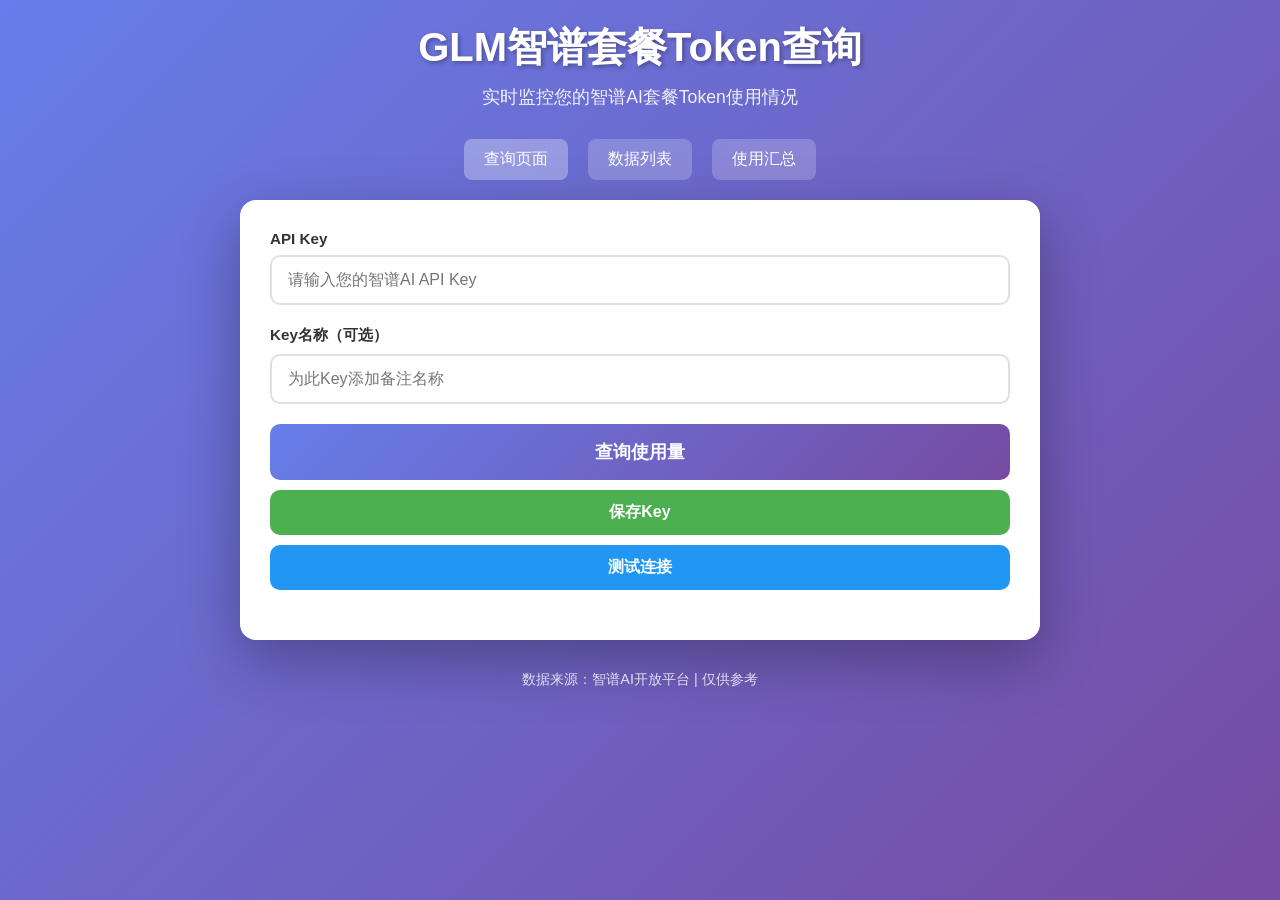
==== index.html @ eb21bef8 "提交代码" ====
<!DOCTYPE html>
<html lang="zh-CN">
<head>
    <meta charset="UTF-8">
    <meta name="viewport" content="width=device-width, initial-scale=1.0">
    <title>GLM智谱套餐Token查询</title>
    <link rel="stylesheet" href="styles/common.css">
    <style>
        * {
            margin: 0;
            padding: 0;
            box-sizing: border-box;
        }

        body {
            font-family: -apple-system, BlinkMacSystemFont, 'Segoe UI', Roboto, 'Helvetica Neue', Arial, sans-serif;
            background: linear-gradient(135deg, #667eea 0%, #764ba2 100%);
            min-height: 100vh;
            padding: 20px;
        }

        .container {
            max-width: 800px;
            margin: 0 auto;
        }

        .header {
            text-align: center;
            color: white;
            margin-bottom: 30px;
        }

        .header h1 {
            font-size: 2.5rem;
            margin-bottom: 10px;
            text-shadow: 2px 2px 4px rgba(0,0,0,0.3);
        }

        .header p {
            font-size: 1.1rem;
            opacity: 0.9;
        }

        .card {
            background: white;
            border-radius: 16px;
            padding: 30px;
            box-shadow: 0 20px 60px rgba(0,0,0,0.3);
            margin-bottom: 20px;
        }

        .input-group {
            margin-bottom: 20px;
        }

        .input-group label {
            display: block;
            font-weight: 600;
            color: #333;
            margin-bottom: 8px;
            font-size: 0.95rem;
        }

        .input-group input {
            width: 100%;
            padding: 14px 16px;
            border: 2px solid #e0e0e0;
            border-radius: 10px;
            font-size: 1rem;
            transition: all 0.3s ease;
            outline: none;
        }

        .input-group input:focus {
            border-color: #667eea;
            box-shadow: 0 0 0 3px rgba(102, 126, 234, 0.2);
        }

        .btn {
            width: 100%;
            padding: 16px;
            background: linear-gradient(135deg, #667eea 0%, #764ba2 100%);
            color: white;
            border: none;
            border-radius: 10px;
            font-size: 1.1rem;
            font-weight: 600;
            cursor: pointer;
            transition: all 0.3s ease;
        }

        .btn:hover {
            transform: translateY(-2px);
            box-shadow: 0 10px 30px rgba(102, 126, 234, 0.4);
        }

        .btn:active {
            transform: translateY(0);
        }

        .btn:disabled {
            opacity: 0.6;
            cursor: not-allowed;
            transform: none;
        }

        .result-section {
            display: none;
            margin-top: 30px;
        }

        .result-section.active {
            display: block;
        }

        .account-info {
            background: linear-gradient(135deg, #f5f7fa 0%, #c3cfe2 100%);
            border-radius: 12px;
            padding: 20px;
            margin-bottom: 20px;
        }

        .account-info h3 {
            color: #333;
            margin-bottom: 15px;
            font-size: 1.2rem;
        }

        .account-detail {
            display: flex;
            justify-content: space-between;
            align-items: center;
            padding: 10px 0;
            border-bottom: 1px solid rgba(0,0,0,0.1);
        }

        .account-detail:last-child {
            border-bottom: none;
        }

        .account-detail .label {
            color: #666;
            font-weight: 500;
        }

        .account-detail .value {
            color: #333;
            font-weight: 600;
        }

        .quota-card {
            background: white;
            border-radius: 12px;
            padding: 20px;
            margin-bottom: 15px;
            border: 2px solid #e0e0e0;
            transition: all 0.3s ease;
        }

        .quota-card:hover {
            border-color: #667eea;
            box-shadow: 0 5px 20px rgba(102, 126, 234, 0.2);
        }

        .quota-card h4 {
            color: #333;
            margin-bottom: 15px;
            font-size: 1.1rem;
            display: flex;
            align-items: center;
            gap: 10px;
        }

        .quota-card h4 .icon {
            font-size: 1.3rem;
        }

        .progress-container {
            margin-bottom: 15px;
        }

        .progress-bar {
            height: 24px;
            background: #e0e0e0;
            border-radius: 12px;
            overflow: hidden;
            position: relative;
        }

        .progress-fill {
            height: 100%;
            border-radius: 12px;
            transition: width 1s ease;
            position: relative;
        }

        .progress-fill.low {
            background: linear-gradient(90deg, #4CAF50, #66BB6A);
        }

        .progress-fill.medium {
            background: linear-gradient(90deg, #FF9800, #FFA726);
        }

        .progress-fill.high {
            background: linear-gradient(90deg, #f44336, #EF5350);
        }

        .progress-text {
            position: absolute;
            right: 10px;
            top: 50%;
            transform: translateY(-50%);
            color: white;
            font-weight: 600;
            font-size: 0.85rem;
            text-shadow: 1px 1px 2px rgba(0,0,0,0.3);
        }

        .quota-details {
            display: grid;
            grid-template-columns: repeat(auto-fit, minmax(150px, 1fr));
            gap: 15px;
        }

        .quota-detail-item {
            text-align: center;
            padding: 15px;
            background: #f8f9fa;
            border-radius: 8px;
        }

        .quota-detail-item .number {
            font-size: 1.5rem;
            font-weight: 700;
            color: #667eea;
            margin-bottom: 5px;
        }

        .quota-detail-item .label {
            font-size: 0.85rem;
            color: #666;
        }

        .warning {
            background: #fff3cd;
            border: 1px solid #ffc107;
            color: #856404;
            padding: 15px;
            border-radius: 10px;
            margin-top: 15px;
            display: none;
        }

        .warning.active {
            display: flex;
            align-items: center;
            gap: 10px;
        }

        .error {
            background: #f8d7da;
            border: 1px solid #f5c6cb;
            color: #721c24;
            padding: 15px;
            border-radius: 10px;
            margin-top: 15px;
            display: none;
        }

        .error.active {
            display: flex;
            align-items: center;
            gap: 10px;
        }

        .loading {
            display: none;
            text-align: center;
            padding: 30px;
        }

        .loading.active {
            display: block;
        }

        .spinner {
            width: 50px;
            height: 50px;
            border: 4px solid #e0e0e0;
            border-top: 4px solid #667eea;
            border-radius: 50%;
            animation: spin 1s linear infinite;
            margin: 0 auto 15px;
        }

        @keyframes spin {
            0% { transform: rotate(0deg); }
            100% { transform: rotate(360deg); }
        }

        .auto-refresh {
            display: flex;
            align-items: center;
            justify-content: space-between;
            margin-top: 20px;
            padding: 15px;
            background: #f8f9fa;
            border-radius: 10px;
        }

        .auto-refresh label {
            display: flex;
            align-items: center;
            gap: 10px;
            cursor: pointer;
            font-weight: 500;
            color: #333;
        }

        .auto-refresh input[type="checkbox"] {
            width: 20px;
            height: 20px;
            cursor: pointer;
        }

        .auto-refresh select {
            padding: 8px 12px;
            border: 2px solid #e0e0e0;
            border-radius: 8px;
            font-size: 0.9rem;
            outline: none;
        }

        .auto-refresh select:focus {
            border-color: #667eea;
        }

        .history-section {
            margin-top: 30px;
        }

        .history-section h3 {
            color: #333;
            margin-bottom: 15px;
        }

        .history-chart {
            width: 100%;
            height: 200px;
            background:
                linear-gradient(180deg, transparent 24%, #e0e0e0 24%, #e0e0e0 25%, transparent 25%),
                linear-gradient(180deg, transparent 49%, #e0e0e0 49%, #e0e0e0 50%, transparent 50%),
                linear-gradient(180deg, transparent 74%, #e0e0e0 74%, #e0e0e0 75%, transparent 75%),
                linear-gradient(180deg, #f8f9fa 0%, #fff 100%);
            border-radius: 12px;
            position: relative;
            overflow: hidden;
            border: 1px solid #e0e0e0;
        }

        .history-bar {
            position: absolute;
            bottom: 0;
            background: linear-gradient(180deg, #667eea, #764ba2);
            border-radius: 4px 4px 0 0;
            transition: height 0.5s ease;
            cursor: pointer;
        }

        .history-bar:hover {
            opacity: 0.8;
            box-shadow: 0 -2px 8px rgba(102, 126, 234, 0.3);
        }

        .nav {
            display: flex;
            justify-content: center;
            gap: 20px;
            margin-bottom: 20px;
        }

        .nav a {
            color: white;
            text-decoration: none;
            padding: 10px 20px;
            background: rgba(255,255,255,0.2);
            border-radius: 8px;
            transition: all 0.3s ease;
        }

        .nav a:hover, .nav a.active {
            background: rgba(255,255,255,0.3);
        }

        .btn-secondary {
            width: 100%;
            padding: 12px;
            background: #4CAF50;
            color: white;
            border: none;
            border-radius: 10px;
            font-size: 1rem;
            font-weight: 600;
            cursor: pointer;
            transition: all 0.3s ease;
            margin-top: 10px;
        }

        .btn-secondary:hover {
            background: #43A047;
        }

        .footer {
            text-align: center;
            color: white;
            margin-top: 30px;
            opacity: 0.8;
            font-size: 0.9rem;
        }

        .key-list {
            margin-top: 20px;
        }

        .key-item {
            display: flex;
            align-items: center;
            justify-content: space-between;
            padding: 12px 15px;
            background: #f8f9fa;
            border-radius: 8px;
            margin-bottom: 10px;
        }

        .key-item .key-name {
            font-weight: 500;
            color: #333;
        }

        .key-item .key-actions {
            display: flex;
            gap: 10px;
        }

        .key-item .key-actions button {
            padding: 6px 12px;
            border: none;
            border-radius: 6px;
            font-size: 0.85rem;
            cursor: pointer;
            transition: all 0.2s ease;
        }

        .key-item .key-actions .btn-query {
            background: #667eea;
            color: white;
        }

        .key-item .key-actions .btn-query:hover {
            background: #5a6fd6;
        }

        .key-item .key-actions .btn-delete {
            background: #f44336;
            color: white;
        }

        .key-item .key-actions .btn-delete:hover {
            background: #d32f2f;
        }

        .add-key-form {
            display: flex;
            gap: 10px;
            margin-top: 15px;
        }

        .add-key-form input {
            flex: 1;
            padding: 10px 12px;
            border: 2px solid #e0e0e0;
            border-radius: 8px;
            font-size: 0.95rem;
            outline: none;
        }

        .add-key-form input:focus {
            border-color: #667eea;
        }

        .add-key-form button {
            padding: 10px 20px;
            background: #4CAF50;
            color: white;
            border: none;
            border-radius: 8px;
            font-size: 0.95rem;
            cursor: pointer;
            transition: all 0.2s ease;
        }

        .add-key-form button:hover {
            background: #43A047;
        }

        @media (max-width: 600px) {
            .header h1 {
                font-size: 1.8rem;
            }

            .card {
                padding: 20px;
            }

            .quota-details {
                grid-template-columns: 1fr;
            }
        }
    </style>
</head>
<body>
    <div class="container">
        <div class="header">
            <h1>GLM智谱套餐Token查询</h1>
            <p>实时监控您的智谱AI套餐Token使用情况</p>
        </div>

        <div class="nav">
            <a href="index.html" class="active">查询页面</a>
            <a href="data.html">数据列表</a>
            <a href="summary.html">使用汇总</a>
        </div>

        <div class="card">
            <div class="input-group">
                <label for="apiKey">API Key</label>
                <input type="text" id="apiKey" placeholder="请输入您的智谱AI API Key" autocomplete="off">
            </div>

            <div class="input-group">
                <label for="keyName">Key名称（可选）</label>
                <input type="text" id="keyName" placeholder="为此Key添加备注名称">
            </div>

            <button class="btn" id="queryBtn" onclick="queryUsage()">查询使用量</button>
            <button class="btn-secondary" id="saveKeyBtn" onclick="saveKey()">保存Key</button>
            <button class="btn-secondary" onclick="testConnection()" style="background: #2196F3; margin-top: 10px;">测试连接</button>

            <div class="loading" id="loading">
                <div class="spinner"></div>
                <p>正在查询中...</p>
            </div>

            <div class="error" id="error">
                <span>⚠️</span>
                <span id="errorMsg"></span>
            </div>

            <div class="key-list" id="keyList"></div>
        </div>

        <div class="result-section" id="resultSection">
            <div class="card">
                <div class="account-info">
                    <h3>📊 账户信息</h3>
                    <div class="account-detail">
                        <span class="label">账户</span>
                        <span class="value" id="accountId">-</span>
                    </div>
                    <div class="account-detail">
                        <span class="label">套餐类型</span>
                        <span class="value" id="planType">-</span>
                    </div>
                    <div class="account-detail">
                        <span class="label">查询时间</span>
                        <span class="value" id="queryTime">-</span>
                    </div>
                </div>

                <div class="quota-card">
                    <h4><span class="icon">⏱️</span> 5小时Token限额</h4>
                    <div class="progress-container">
                        <div class="progress-bar">
                            <div class="progress-fill" id="tokenProgress" style="width: 0%">
                                <span class="progress-text" id="tokenPercent">0%</span>
                            </div>
                        </div>
                    </div>
                    <div class="quota-details">
                        <div class="quota-detail-item">
                            <div class="number" id="tokenUsed">0</div>
                            <div class="label">已使用</div>
                        </div>
                        <div class="quota-detail-item">
                            <div class="number" id="tokenTotal">0</div>
                            <div class="label">总限额</div>
                        </div>
                        <div class="quota-detail-item">
                            <div class="number" id="tokenRemaining">0</div>
                            <div class="label">剩余</div>
                        </div>
                        <div class="quota-detail-item">
                            <div class="number" id="tokenReset">-</div>
                            <div class="label">重置时间</div>
                        </div>
                    </div>
                </div>

                <div class="quota-card">
                    <h4><span class="icon">🔍</span> 每月使用额度</h4>
                    <div class="progress-container">
                        <div class="progress-bar">
                            <div class="progress-fill" id="mcpProgress" style="width: 0%">
                                <span class="progress-text" id="mcpPercent">0%</span>
                            </div>
                        </div>
                    </div>
                    <div class="quota-details">
                        <div class="quota-detail-item">
                            <div class="number" id="mcpUsed">0</div>
                            <div class="label">已使用</div>
                        </div>
                        <div class="quota-detail-item">
                            <div class="number" id="mcpTotal">0</div>
                            <div class="label">总配额</div>
                        </div>
                        <div class="quota-detail-item">
                            <div class="number" id="mcpRemaining">0</div>
                            <div class="label">剩余</div>
                        </div>
                    </div>
                </div>

                <div class="warning" id="warning">
                    <span>⚠️</span>
                    <span id="warningMsg">使用率超过80%，请注意控制使用量</span>
                </div>

                <div id="actualUsageSection" style="margin-top: 20px; padding: 15px; background: linear-gradient(135deg, #667eea22 0%, #764ba222 100%); border-radius: 10px; display: none;">
                    <h4 style="color: #333; margin-bottom: 10px;">📊 本月实际Token使用量</h4>
                    <div style="font-size: 2rem; font-weight: 700; color: #667eea;" id="actualUsageCount">0</div>
                    <div style="font-size: 0.85rem; color: #666; margin-top: 5px;">Token</div>
                </div>

                <div style="margin-top: 20px; padding: 15px; background: #f8f9fa; border-radius: 10px;">
                    <details>
                        <summary style="cursor: pointer; font-weight: 600; color: #333;">🔍 查看原始API响应（调试用）</summary>
                        <pre id="rawResponse" style="margin-top: 10px; padding: 10px; background: #fff; border: 1px solid #e0e0e0; border-radius: 6px; overflow-x: auto; font-size: 0.85rem; max-height: 300px; overflow-y: auto;"></pre>
                    </details>
                </div>

                <div class="auto-refresh">
                    <label>
                        <input type="checkbox" id="autoRefresh" onchange="toggleAutoRefresh()">
                        自动刷新
                    </label>
                    <select id="refreshInterval" onchange="updateRefreshInterval()">
                        <option value="30">每30秒</option>
                        <option value="60">每1分钟</option>
                        <option value="300">每5分钟</option>
                    </select>
                </div>
            </div>

            <div class="card history-section">
                <h3>📈 月度Token使用历史</h3>
                <div id="monthlyUsageChart" style="display: grid; grid-template-columns: repeat(4, 1fr); gap: 15px; margin-top: 20px;">
                </div>
                <div style="display: flex; justify-content: center; gap: 20px; margin-top: 20px; font-size: 0.85rem;">
                    <div style="display: flex; align-items: center; gap: 5px;">
                        <div style="width: 12px; height: 12px; background: linear-gradient(135deg, #667eea 0%, #764ba2 100%); border-radius: 2px;"></div>
                        <span>当月</span>
                    </div>
                    <div style="display: flex; align-items: center; gap: 5px;">
                        <div style="width: 12px; height: 12px; background: #e0e0e0; border-radius: 2px;"></div>
                        <span>无数据</span>
                    </div>
                </div>
                <div style="text-align: center; margin-top: 10px; font-size: 0.8rem; color: #888;">
                    显示当前年度每月Token使用量 | 鼠标悬停查看详情
                </div>
            </div>
        </div>

        <div class="footer">
            <p>数据来源：智谱AI开放平台 | 仅供参考</p>
        </div>
    </div>

    <script src="js/common.js"></script>
    <script>
        let currentKey = '';
        let autoRefreshTimer = null;
        let historyData = [];

        // 页面加载时显示已保存的Key
        window.onload = async function() {
            await loadKeys();
            await loadHistory();
            renderKeyList();
            renderEmptyChart(); // 渲染空图表
            if (storedKeys.length > 0) {
                document.getElementById('apiKey').value = storedKeys[0].key;
                document.getElementById('keyName').value = storedKeys[0].name;
            }
        };

        // 渲染空的月度图表（页面初始化时）
        function renderEmptyChart() {
            const chart = document.getElementById('monthlyUsageChart');
            if (!chart) return;

            const today = new Date();
            const currentYear = today.getFullYear();
            const currentMonth = today.getMonth() + 1;
            const monthNames = ['1月', '2月', '3月', '4月', '5月', '6月', '7月', '8月', '9月', '10月', '11月', '12月'];

            let html = '';
            for (let month = 1; month <= 12; month++) {
                const isCurrent = month === currentMonth;
                const isFuture = month > currentMonth;

                let bgColor = '#e0e0e0';
                let textColor = '#666';

                if (isFuture) {
                    bgColor = '#f5f5f5';
                    textColor = '#ccc';
                } else if (isCurrent) {
                    bgColor = 'linear-gradient(135deg, #667eea 0%, #764ba2 100%)';
                    textColor = 'white';
                }

                html += `
                    <div style="background: ${bgColor}; border-radius: 12px; padding: 15px; text-align: center; ${isCurrent ? 'transform: scale(1.05); box-shadow: 0 10px 30px rgba(102, 126, 234, 0.4);' : ''}">
                        <div style="font-size: 1.1rem; font-weight: 600; color: ${textColor}; margin-bottom: 8px;">${monthNames[month - 1]}</div>
                        <div style="font-size: 1.5rem; font-weight: 700; color: ${textColor};">${isFuture ? '-' : '0'}</div>
                        <div style="font-size: 0.75rem; color: ${textColor}; opacity: 0.8; margin-top: 5px;">Token</div>
                    </div>
                `;
            }

            chart.innerHTML = html;
        }

        // 从服务器加载历史记录
        async function loadHistory() {
            try {
                const response = await fetch(`${API_BASE}/api/history?pageSize=1000`);
                const data = await response.json();
                if (data.code === 200) {
                    historyData = data.data;
                }
            } catch (error) {
                console.error('加载历史记录失败:', error);
            }
        }

        // 添加Key
        async function addKey() {
            const apiKey = document.getElementById('apiKey').value.trim();
            const keyName = document.getElementById('keyName').value.trim() || '未命名Key';

            if (!apiKey) {
                showError('请输入API Key');
                return;
            }

            if (storedKeys.some(k => k.key === apiKey)) {
                showError('该Key已存在');
                return;
            }

            try {
                const response = await fetch(`${API_BASE}/api/keys`, {
                    method: 'POST',
                    headers: { 'Content-Type': 'application/json' },
                    body: JSON.stringify({ key: apiKey, name: keyName })
                });

                const data = await response.json();
                if (data.code === 200) {
                    storedKeys = data.data;
                    renderKeyList();
                    document.getElementById('apiKey').value = '';
                    document.getElementById('keyName').value = '';
                    hideError();
                    alert('Key已保存到服务器！');
                } else {
                    showError(data.msg || '保存失败');
                }
            } catch (error) {
                showError('保存失败: ' + error.message);
            }
        }

        // 删除Key
        async function deleteKey(index) {
            const keyToDelete = storedKeys[index];
            try {
                const response = await fetch(`${API_BASE}/api/keys/delete`, {
                    method: 'POST',
                    headers: { 'Content-Type': 'application/json' },
                    body: JSON.stringify({ key: keyToDelete.key })
                });

                const data = await response.json();
                if (data.code === 200) {
                    storedKeys = data.data;
                    renderKeyList();
                } else {
                    showError(data.msg || '删除失败');
                }
            } catch (error) {
                showError('删除失败: ' + error.message);
            }
        }

        // 选择Key进行查询
        function selectKey(index) {
            document.getElementById('apiKey').value = storedKeys[index].key;
            document.getElementById('keyName').value = storedKeys[index].name;
            queryUsage();
        }

        // 渲染Key列表
        function renderKeyList() {
            const container = document.getElementById('keyList');
            if (storedKeys.length === 0) {
                container.innerHTML = '';
                return;
            }

            let html = '<div style="margin-top: 20px;"><h4 style="color: #333; margin-bottom: 10px;">已保存的Key</h4>';
            storedKeys.forEach((item, index) => {
                const maskedKey = item.key.substring(0, 8) + '****' + item.key.substring(item.key.length - 4);
                html += `
                    <div class="key-item">
                        <div>
                            <div class="key-name">${item.name}</div>
                            <div style="font-size: 0.85rem; color: #666; margin-top: 4px;">${maskedKey}</div>
                        </div>
                        <div class="key-actions">
                            <button class="btn-query" onclick="selectKey(${index})">查询</button>
                            <button class="btn-delete" onclick="deleteKey(${index})">删除</button>
                        </div>
                    </div>
                `;
            });
            html += '</div>';
            container.innerHTML = html;
        }

        // 查询使用量
        async function queryUsage() {
            const apiKey = document.getElementById('apiKey').value.trim();

            // 验证API Key格式
            const validation = validateApiKey(apiKey);
            if (!validation.valid) {
                showError(validation.message);
                return;
            }

            currentKey = apiKey;
            showLoading();
            hideError();
            hideResult();

            // 检查缓存
            const cachedResult = getCachedResult(apiKey);
            if (cachedResult) {
                displayResult(cachedResult);
                hideLoading();
                return;
            }

            try {
                // 使用相对路径
                const apiUrl = `/api/quota?key=${encodeURIComponent(apiKey)}`;

                // 添加超时控制
                const controller = new AbortController();
                const timeoutId = setTimeout(() => controller.abort(), 30000);

                const response = await fetch(apiUrl, {
                    method: 'GET',
                    headers: { 'Content-Type': 'application/json' },
                    signal: controller.signal
                });

                clearTimeout(timeoutId);

                if (!response.ok) {
                    throw new Error(`请求失败: ${response.status}`);
                }

                const result = await response.json();

                if (result.code === 200) {
                    const normalizedData = normalizeData(result.data || result);
                    // 查询实际Token使用量
                    const usageData = await queryActualUsage(apiKey);
                    if (usageData) {
                        normalizedData.actualUsage = extractKeyUsage(usageData, apiKey);
                    }
                    // 设置缓存
                    setCachedResult(apiKey, normalizedData);
                    displayResult(normalizedData);
                    saveToHistory(normalizedData);
                } else if (result.code === 401) {
                    showError('API Key无效或已过期');
                } else {
                    showError(result.msg || '查询失败');
                }
            } catch (error) {
                if (error.name === 'AbortError') {
                    showError('请求超时，请检查网络连接');
                } else {
                    showError(error.message || '查询失败，请确保代理服务器已启动: node proxy.js');
                }
            } finally {
                hideLoading();
            }
        }

        // 显示结果
        function displayResult(data) {
            const resultSection = document.getElementById('resultSection');
            resultSection.classList.add('active');

            // 账户信息
            const maskedKey = currentKey.substring(0, 8) + '****' + currentKey.substring(currentKey.length - 4);
            document.getElementById('accountId').textContent = maskedKey;
            document.getElementById('planType').textContent = data.planType || 'Coding Plan';
            document.getElementById('queryTime').textContent = new Date().toLocaleString('zh-CN');

            // Token限额
            const tokenUsed = data.tokenUsed || 0;
            const tokenTotal = data.tokenTotal || 0;
            const tokenRemaining = tokenTotal - tokenUsed;
            const tokenPercent = data.tokenPercent || 0;

            document.getElementById('tokenUsed').textContent = tokenUsed + '次';
            document.getElementById('tokenTotal').textContent = tokenTotal + '次/5小时';
            document.getElementById('tokenRemaining').textContent = tokenRemaining + '次';
            document.getElementById('tokenPercent').textContent = tokenPercent + '%';

            const tokenProgress = document.getElementById('tokenProgress');
            tokenProgress.style.width = tokenPercent + '%';
            tokenProgress.className = 'progress-fill ' + getProgressClass(tokenPercent);

            // 重置时间
            if (data.resetTime) {
                const resetDate = new Date(data.resetTime);
                const now = new Date();
                const diff = resetDate - now;
                const hours = Math.floor(diff / (1000 * 60 * 60));
                const minutes = Math.floor((diff % (1000 * 60 * 60)) / (1000 * 60));
                document.getElementById('tokenReset').textContent = `${hours}小时${minutes}分钟`;
            } else {
                document.getElementById('tokenReset').textContent = '-';
            }

            // MCP配额（月度Token限额）
            const mcpUsed = data.mcpUsed || 0;
            const mcpTotal = data.mcpTotal || 0;
            const mcpRemaining = mcpTotal - mcpUsed;
            const mcpPercent = data.mcpPercent || 0;

            document.getElementById('mcpUsed').textContent = mcpUsed + '次';
            document.getElementById('mcpTotal').textContent = mcpTotal + '次/月';
            document.getElementById('mcpRemaining').textContent = mcpRemaining + '次';
            document.getElementById('mcpPercent').textContent = mcpPercent + '%';

            const mcpProgress = document.getElementById('mcpProgress');
            mcpProgress.style.width = mcpPercent + '%';
            mcpProgress.className = 'progress-fill ' + getProgressClass(mcpPercent);

            // 更新MCP卡片标题
            const mcpCard = document.querySelector('.quota-card:nth-child(2) h4');
            if (mcpCard) {
                mcpCard.innerHTML = '<span class="icon">🔍</span> 每月使用额度';
            }

            // 添加或更新时间限额卡片（如果有）
            if (data.timeTotal > 0) {
                const timePercent = data.timeTotal > 0 ? Math.round((data.timeUsed / data.timeTotal) * 100) : 0;
                const timeRemaining = data.timeRemaining || (data.timeTotal - data.timeUsed);
                const timeCardHtml = `
                    <h4><span class="icon">⏰</span> 时间限额</h4>
                    <div class="progress-container">
                        <div class="progress-bar">
                            <div class="progress-fill ${getProgressClass(timePercent)}" style="width: ${timePercent}%">
                                <span class="progress-text">${timePercent}%</span>
                            </div>
                        </div>
                    </div>
                    <div class="quota-details">
                        <div class="quota-detail-item">
                            <div class="number">${data.timeUsed}</div>
                            <div class="label">已使用(天)</div>
                        </div>
                        <div class="quota-detail-item">
                            <div class="number">${data.timeTotal}</div>
                            <div class="label">总限额(天)</div>
                        </div>
                        <div class="quota-detail-item">
                            <div class="number">${timeRemaining}</div>
                            <div class="label">剩余(天)</div>
                        </div>
                    </div>
                `;

                let timeCard = document.getElementById('timeLimitCard');
                if (!timeCard) {
                    // 创建新卡片
                    const mcpCard = document.querySelector('.quota-card:nth-child(2)');
                    if (mcpCard) {
                        mcpCard.insertAdjacentHTML('afterend', '<div class="quota-card" id="timeLimitCard" style="margin-top: 15px;"></div>');
                        timeCard = document.getElementById('timeLimitCard');
                    }
                }
                if (timeCard) {
                    timeCard.innerHTML = timeCardHtml;
                }
            }

            // 警告提示
            const warning = document.getElementById('warning');
            if (tokenPercent >= 80 || mcpPercent >= 80) {
                warning.classList.add('active');
                if (tokenPercent >= 80 && mcpPercent >= 80) {
                    document.getElementById('warningMsg').textContent = 'Token限额和MCP配额使用率均超过80%，请注意控制使用量';
                } else if (tokenPercent >= 80) {
                    document.getElementById('warningMsg').textContent = 'Token限额使用率超过80%，请注意控制使用量';
                } else {
                    document.getElementById('warningMsg').textContent = 'MCP配额使用率超过80%，请注意控制使用量';
                }
            } else {
                warning.classList.remove('active');
            }

            // 显示实际Token使用量
            const actualUsageSection = document.getElementById('actualUsageSection');
            if (data.actualUsage && data.actualUsage > 0) {
                actualUsageSection.style.display = 'block';
                document.getElementById('actualUsageCount').textContent = formatTokenCount(data.actualUsage);
            } else {
                actualUsageSection.style.display = 'none';
            }

            // 显示原始响应（调试用）
            if (data.raw) {
                document.getElementById('rawResponse').textContent = JSON.stringify(data.raw, null, 2);
            }

            // 渲染历史图表
            renderHistoryChart();
        }

        // 保存到历史记录
        async function saveToHistory(data) {
            const record = {
                key: currentKey.substring(0, 8) + '****',
                fullKey: currentKey,
                planType: data.planType || 'Coding Plan',
                tokenUsed: data.tokenUsed || 0,
                tokenTotal: data.tokenTotal || 0,
                tokenUnit: '次/5小时',
                mcpUsed: data.mcpUsed || 0,
                mcpTotal: data.mcpTotal || 0,
                mcpUnit: '次/月',
                timeUsed: data.timeUsed || 0,
                timeTotal: data.timeTotal || 0,
                timeRemaining: data.timeRemaining || 0,
                timeUnit: '天'
            };

            try {
                const response = await fetch(`${API_BASE}/api/history`, {
                    method: 'POST',
                    headers: { 'Content-Type': 'application/json' },
                    body: JSON.stringify(record)
                });

                const result = await response.json();
                if (result.code === 200) {
                    historyData = result.data;
                }
            } catch (error) {
                console.error('保存历史记录失败:', error);
            }
        }

        // 保存Key
        async function saveKey() {
            const apiKey = document.getElementById('apiKey').value.trim();
            const keyName = document.getElementById('keyName').value.trim() || '未命名Key';

            // 验证API Key格式
            const validation = validateApiKey(apiKey);
            if (!validation.valid) {
                showError(validation.message);
                return;
            }

            if (storedKeys.some(k => k.key === apiKey)) {
                showError('该Key已存在');
                return;
            }

            try {
                const response = await fetch(`${API_BASE}/api/keys`, {
                    method: 'POST',
                    headers: { 'Content-Type': 'application/json' },
                    body: JSON.stringify({ key: apiKey, name: keyName })
                });

                const data = await response.json();
                if (data.code === 200) {
                    storedKeys = data.data;
                    renderKeyList();
                    hideError();
                    alert('Key已保存到服务器！');
                } else {
                    showError(data.msg || '保存失败');
                }
            } catch (error) {
                showError('保存失败: ' + error.message);
            }
        }

        // 渲染月度Token使用历史图表（当前年度每月）
        async function renderHistoryChart() {
            const chart = document.getElementById('monthlyUsageChart');
            if (!chart) return;

            const today = new Date();
            const currentYear = today.getFullYear();
            const currentMonth = today.getMonth() + 1; // 1-12

            // 月份名称
            const monthNames = ['1月', '2月', '3月', '4月', '5月', '6月', '7月', '8月', '9月', '10月', '11月', '12月'];

            // 只查询当前选中的Key
            const queryKey = currentKey || (storedKeys.length > 0 ? storedKeys[0].key : '');

            // 查询每个月的使用量
            const monthlyData = {};

            for (let month = 1; month <= 12; month++) {
                const monthParam = `${currentYear}-${String(month).padStart(2, '0')}`;
                let totalUsage = 0;

                // 只查询当前月份及之前的月份，且有有效的Key
                if (month <= currentMonth && queryKey) {
                    try {
                        const response = await fetch(`${API_BASE}/api/usage?key=${encodeURIComponent(queryKey)}&month=${monthParam}`);
                        const data = await response.json();
                        if (data.code === 200 && data.rows) {
                            totalUsage = extractKeyUsage(data.rows, queryKey);
                        }
                    } catch (error) {
                        // 静默处理错误
                    }
                }

                monthlyData[month] = {
                    month: month,
                    name: monthNames[month - 1],
                    usage: totalUsage,
                    isCurrent: month === currentMonth,
                    isFuture: month > currentMonth
                };
            }

            // 找出最大使用量，用于计算颜色深度
            const maxUsage = Math.max(...Object.values(monthlyData).map(d => d.usage), 1);

            // 生成月度卡片
            let html = '';
            for (let month = 1; month <= 12; month++) {
                const data = monthlyData[month];
                const isCurrent = data.isCurrent;
                const isFuture = data.isFuture;
                const usage = data.usage;

                // 计算颜色
                let bgColor = '#e0e0e0';
                let textColor = '#666';

                if (isFuture) {
                    bgColor = '#f5f5f5';
                    textColor = '#ccc';
                } else if (isCurrent) {
                    bgColor = 'linear-gradient(135deg, #667eea 0%, #764ba2 100%)';
                    textColor = 'white';
                } else if (usage > 0) {
                    const intensity = Math.min(usage / maxUsage, 1);
                    if (intensity < 0.33) {
                        bgColor = `rgba(76, 175, 80, ${0.2 + intensity * 2})`;
                    } else if (intensity < 0.66) {
                        bgColor = `rgba(255, 152, 0, ${0.2 + intensity})`;
                    } else {
                        bgColor = `rgba(244, 67, 54, ${0.2 + intensity})`;
                    }
                    textColor = intensity > 0.5 ? 'white' : '#333';
                }

                const tooltipText = `${currentYear}年${data.name}\nToken使用量: ${formatTokenCount(usage)}${isCurrent ? '\n[当月]' : ''}${isFuture ? '\n[未来]' : ''}`;

                html += `
                    <div style="background: ${bgColor}; border-radius: 12px; padding: 15px; text-align: center; cursor: pointer; transition: all 0.3s ease; ${isCurrent ? 'transform: scale(1.05); box-shadow: 0 10px 30px rgba(102, 126, 234, 0.4);' : ''}" title="${tooltipText}">
                        <div style="font-size: 1.1rem; font-weight: 600; color: ${textColor}; margin-bottom: 8px;">${data.name}</div>
                        <div style="font-size: 1.5rem; font-weight: 700; color: ${textColor};">${isFuture ? '-' : formatTokenCount(usage)}</div>
                        <div style="font-size: 0.75rem; color: ${textColor}; opacity: 0.8; margin-top: 5px;">Token</div>
                    </div>
                `;
            }

            chart.innerHTML = html;

            // 计算年度总使用量
            const yearTotal = Object.values(monthlyData).reduce((sum, d) => sum + d.usage, 0);
            const actualUsageSection = document.getElementById('actualUsageSection');
            if (yearTotal > 0) {
                actualUsageSection.style.display = 'block';
                document.getElementById('actualUsageCount').textContent = formatTokenCount(yearTotal);
                actualUsageSection.querySelector('h4').textContent = `${currentYear}年Token使用总量`;
            } else {
                actualUsageSection.style.display = 'none';
            }
        }

        // 自动刷新
        function toggleAutoRefresh() {
            const checkbox = document.getElementById('autoRefresh');
            if (checkbox.checked) {
                startAutoRefresh();
            } else {
                stopAutoRefresh();
            }
        }

        function startAutoRefresh() {
            const interval = parseInt(document.getElementById('refreshInterval').value) * 1000;
            autoRefreshTimer = setInterval(() => {
                if (currentKey) {
                    queryUsage();
                }
            }, interval);
        }

        function stopAutoRefresh() {
            if (autoRefreshTimer) {
                clearInterval(autoRefreshTimer);
                autoRefreshTimer = null;
            }
        }

        function updateRefreshInterval() {
            if (document.getElementById('autoRefresh').checked) {
                stopAutoRefresh();
                startAutoRefresh();
            }
        }

        // UI辅助函数
        function showLoading() {
            document.getElementById('loading').classList.add('active');
            document.getElementById('queryBtn').disabled = true;
        }

        function hideLoading() {
            document.getElementById('loading').classList.remove('active');
            document.getElementById('queryBtn').disabled = false;
        }

        function showError(msg) {
            document.getElementById('errorMsg').textContent = msg;
            document.getElementById('error').classList.add('active');
        }

        function hideError() {
            document.getElementById('error').classList.remove('active');
        }

        function hideResult() {
            document.getElementById('resultSection').classList.remove('active');
        }

        // 回车键查询
        document.getElementById('apiKey').addEventListener('keypress', function(e) {
            if (e.key === 'Enter') {
                queryUsage();
            }
        });
    </script>
</body>
</html>
---- styles/common.css ----
* {
    margin: 0;
    padding: 0;
    box-sizing: border-box;
}

body {
    font-family: -apple-system, BlinkMacSystemFont, 'Segoe UI', Roboto, 'Helvetica Neue', Arial, sans-serif;
    background: linear-gradient(135deg, #667eea 0%, #764ba2 100%);
    min-height: 100vh;
    padding: 20px;
}

.container {
    max-width: 800px;
    margin: 0 auto;
}

.container-wide {
    max-width: 1200px;
    margin: 0 auto;
}

.header {
    text-align: center;
    color: white;
    margin-bottom: 30px;
}

.header h1 {
    font-size: 2.5rem;
    margin-bottom: 10px;
    text-shadow: 2px 2px 4px rgba(0,0,0,0.3);
}

.header p {
    font-size: 1.1rem;
    opacity: 0.9;
}

.nav {
    display: flex;
    justify-content: center;
    gap: 20px;
    margin-bottom: 20px;
}

.nav a {
    color: white;
    text-decoration: none;
    padding: 10px 20px;
    background: rgba(255,255,255,0.2);
    border-radius: 8px;
    transition: all 0.3s ease;
}

.nav a:hover, .nav a.active {
    background: rgba(255,255,255,0.3);
}

.card {
    background: white;
    border-radius: 16px;
    padding: 30px;
    box-shadow: 0 20px 60px rgba(0,0,0,0.3);
    margin-bottom: 20px;
}

.input-group {
    margin-bottom: 20px;
}

.input-group label {
    display: block;
    font-weight: 600;
    color: #333;
    margin-bottom: 8px;
    font-size: 0.95rem;
}

.input-group input {
    width: 100%;
    padding: 14px 16px;
    border: 2px solid #e0e0e0;
    border-radius: 10px;
    font-size: 1rem;
    transition: all 0.3s ease;
    outline: none;
}

.input-group input:focus {
    border-color: #667eea;
    box-shadow: 0 0 0 3px rgba(102, 126, 234, 0.2);
}

.btn {
    width: 100%;
    padding: 16px;
    background: linear-gradient(135deg, #667eea 0%, #764ba2 100%);
    color: white;
    border: none;
    border-radius: 10px;
    font-size: 1.1rem;
    font-weight: 600;
    cursor: pointer;
    transition: all 0.3s ease;
}

.btn:hover {
    transform: translateY(-2px);
    box-shadow: 0 10px 30px rgba(102, 126, 234, 0.4);
}

.btn:active {
    transform: translateY(0);
}

.btn:disabled {
    opacity: 0.6;
    cursor: not-allowed;
    transform: none;
}

.btn-secondary {
    width: 100%;
    padding: 12px;
    background: #4CAF50;
    color: white;
    border: none;
    border-radius: 10px;
    font-size: 1rem;
    font-weight: 600;
    cursor: pointer;
    transition: all 0.3s ease;
    margin-top: 10px;
}

.btn-secondary:hover {
    background: #43A047;
}

.btn-small {
    padding: 6px 12px;
    font-size: 0.85rem;
    width: auto;
}

.btn-primary {
    background: #667eea;
    color: white;
}

.btn-primary:hover {
    background: #5a6fd6;
}

.btn-success {
    background: #4CAF50;
    color: white;
}

.btn-success:hover {
    background: #43A047;
}

.btn-danger {
    background: #f44336;
    color: white;
}

.btn-danger:hover {
    background: #d32f2f;
}

.btn-outline {
    background: transparent;
    border: 2px solid #667eea;
    color: #667eea;
}

.btn-outline:hover {
    background: #667eea;
    color: white;
}

.progress-container {
    margin-bottom: 15px;
}

.progress-bar {
    height: 24px;
    background: #e0e0e0;
    border-radius: 12px;
    overflow: hidden;
    position: relative;
}

.progress-fill {
    height: 100%;
    border-radius: 12px;
    transition: width 1s ease;
    position: relative;
}

.progress-fill.low {
    background: linear-gradient(90deg, #4CAF50, #66BB6A);
}

.progress-fill.medium {
    background: linear-gradient(90deg, #FF9800, #FFA726);
}

.progress-fill.high {
    background: linear-gradient(90deg, #f44336, #EF5350);
}

.progress-text {
    position: absolute;
    right: 10px;
    top: 50%;
    transform: translateY(-50%);
    color: white;
    font-weight: 600;
    font-size: 0.85rem;
    text-shadow: 1px 1px 2px rgba(0,0,0,0.3);
}

.loading {
    display: none;
    text-align: center;
    padding: 30px;
}

.loading.active {
    display: block;
}

.spinner {
    width: 50px;
    height: 50px;
    border: 4px solid #e0e0e0;
    border-top: 4px solid #667eea;
    border-radius: 50%;
    animation: spin 1s linear infinite;
    margin: 0 auto 15px;
}

@keyframes spin {
    0% { transform: rotate(0deg); }
    100% { transform: rotate(360deg); }
}

.loading-spinner {
    display: inline-block;
    width: 20px;
    height: 20px;
    border: 3px solid #e0e0e0;
    border-top: 3px solid #667eea;
    border-radius: 50%;
    animation: spin 1s linear infinite;
    margin-right: 10px;
}

.warning {
    background: #fff3cd;
    border: 1px solid #ffc107;
    color: #856404;
    padding: 15px;
    border-radius: 10px;
    margin-top: 15px;
    display: none;
}

.warning.active {
    display: flex;
    align-items: center;
    gap: 10px;
}

.error {
    background: #f8d7da;
    border: 1px solid #f5c6cb;
    color: #721c24;
    padding: 15px;
    border-radius: 10px;
    margin-top: 15px;
    display: none;
}

.error.active {
    display: flex;
    align-items: center;
    gap: 10px;
}

.footer {
    text-align: center;
    color: white;
    margin-top: 30px;
    opacity: 0.8;
    font-size: 0.9rem;
}

.badge {
    padding: 4px 12px;
    border-radius: 20px;
    font-size: 0.8rem;
    font-weight: 600;
}

.badge-success {
    background: #e8f5e9;
    color: #2e7d32;
}

.badge-warning {
    background: #fff3e0;
    color: #ef6c00;
}

.badge-danger {
    background: #ffebee;
    color: #c62828;
}

.badge-info {
    background: #e3f2fd;
    color: #1565c0;
}

@media (max-width: 600px) {
    .header h1 {
        font-size: 1.8rem;
    }

    .card {
        padding: 20px;
    }
}
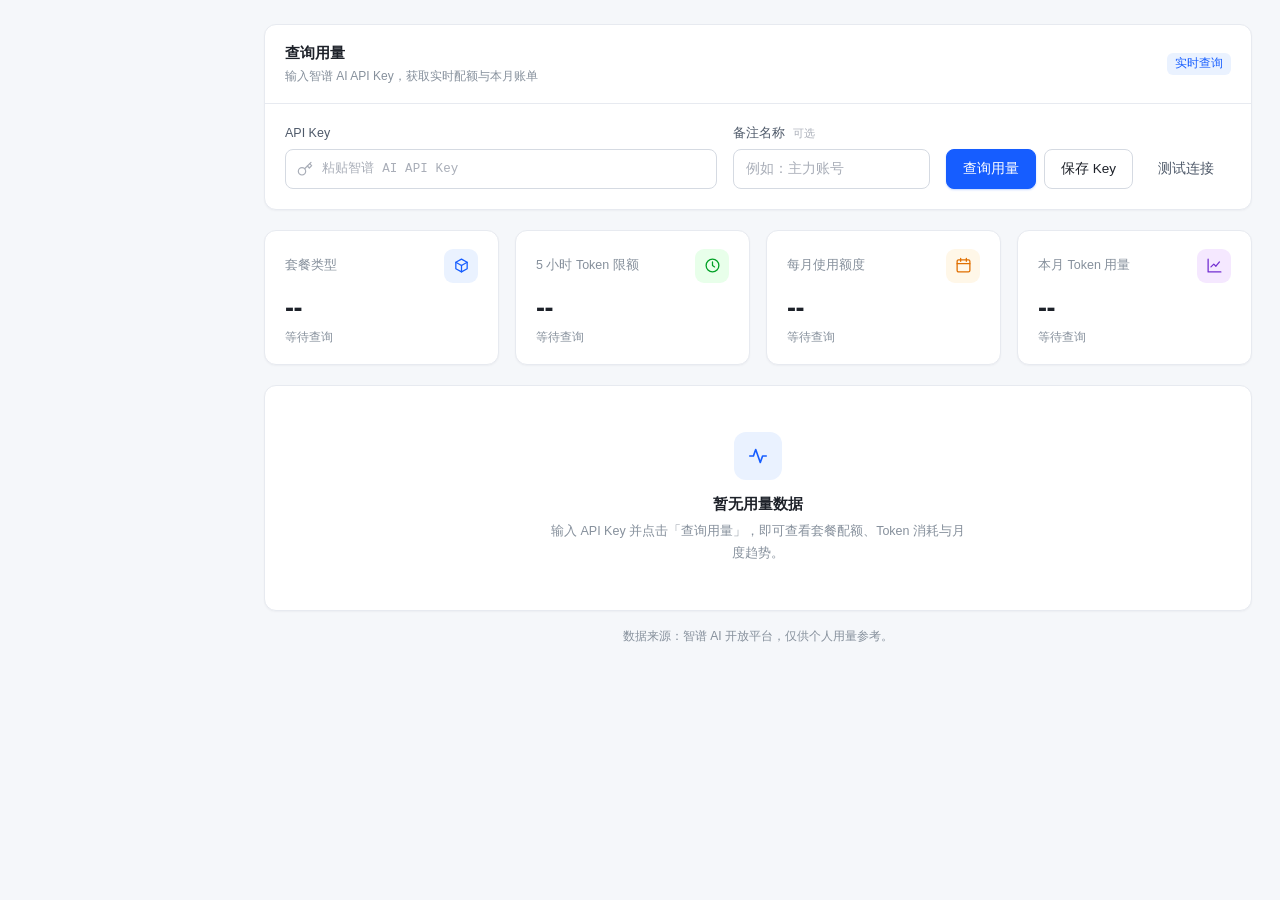
==== commit fbf05c3b: "更新" ====
--- a/index.html
+++ b/index.html
@@ -3,772 +3,420 @@
 <head>
     <meta charset="UTF-8">
     <meta name="viewport" content="width=device-width, initial-scale=1.0">
-    <title>GLM智谱套餐Token查询</title>
+    <title>控制台 · GLM Console</title>
     <link rel="stylesheet" href="styles/common.css">
-    <style>
-        * {
-            margin: 0;
-            padding: 0;
-            box-sizing: border-box;
-        }
-
-        body {
-            font-family: -apple-system, BlinkMacSystemFont, 'Segoe UI', Roboto, 'Helvetica Neue', Arial, sans-serif;
-            background: linear-gradient(135deg, #667eea 0%, #764ba2 100%);
-            min-height: 100vh;
-            padding: 20px;
-        }
-
-        .container {
-            max-width: 800px;
-            margin: 0 auto;
-        }
-
-        .header {
-            text-align: center;
-            color: white;
-            margin-bottom: 30px;
-        }
-
-        .header h1 {
-            font-size: 2.5rem;
-            margin-bottom: 10px;
-            text-shadow: 2px 2px 4px rgba(0,0,0,0.3);
-        }
-
-        .header p {
-            font-size: 1.1rem;
-            opacity: 0.9;
-        }
-
-        .card {
-            background: white;
-            border-radius: 16px;
-            padding: 30px;
-            box-shadow: 0 20px 60px rgba(0,0,0,0.3);
-            margin-bottom: 20px;
-        }
-
-        .input-group {
-            margin-bottom: 20px;
-        }
-
-        .input-group label {
-            display: block;
-            font-weight: 600;
-            color: #333;
-            margin-bottom: 8px;
-            font-size: 0.95rem;
-        }
-
-        .input-group input {
-            width: 100%;
-            padding: 14px 16px;
-            border: 2px solid #e0e0e0;
-            border-radius: 10px;
-            font-size: 1rem;
-            transition: all 0.3s ease;
-            outline: none;
-        }
-
-        .input-group input:focus {
-            border-color: #667eea;
-            box-shadow: 0 0 0 3px rgba(102, 126, 234, 0.2);
-        }
-
-        .btn {
-            width: 100%;
-            padding: 16px;
-            background: linear-gradient(135deg, #667eea 0%, #764ba2 100%);
-            color: white;
-            border: none;
-            border-radius: 10px;
-            font-size: 1.1rem;
-            font-weight: 600;
-            cursor: pointer;
-            transition: all 0.3s ease;
-        }
-
-        .btn:hover {
-            transform: translateY(-2px);
-            box-shadow: 0 10px 30px rgba(102, 126, 234, 0.4);
-        }
-
-        .btn:active {
-            transform: translateY(0);
-        }
-
-        .btn:disabled {
-            opacity: 0.6;
-            cursor: not-allowed;
-            transform: none;
-        }
-
-        .result-section {
-            display: none;
-            margin-top: 30px;
-        }
-
-        .result-section.active {
-            display: block;
-        }
-
-        .account-info {
-            background: linear-gradient(135deg, #f5f7fa 0%, #c3cfe2 100%);
-            border-radius: 12px;
-            padding: 20px;
-            margin-bottom: 20px;
-        }
-
-        .account-info h3 {
-            color: #333;
-            margin-bottom: 15px;
-            font-size: 1.2rem;
-        }
-
-        .account-detail {
-            display: flex;
-            justify-content: space-between;
-            align-items: center;
-            padding: 10px 0;
-            border-bottom: 1px solid rgba(0,0,0,0.1);
-        }
-
-        .account-detail:last-child {
-            border-bottom: none;
-        }
-
-        .account-detail .label {
-            color: #666;
-            font-weight: 500;
-        }
-
-        .account-detail .value {
-            color: #333;
-            font-weight: 600;
-        }
-
-        .quota-card {
-            background: white;
-            border-radius: 12px;
-            padding: 20px;
-            margin-bottom: 15px;
-            border: 2px solid #e0e0e0;
-            transition: all 0.3s ease;
-        }
-
-        .quota-card:hover {
-            border-color: #667eea;
-            box-shadow: 0 5px 20px rgba(102, 126, 234, 0.2);
-        }
-
-        .quota-card h4 {
-            color: #333;
-            margin-bottom: 15px;
-            font-size: 1.1rem;
-            display: flex;
-            align-items: center;
-            gap: 10px;
-        }
-
-        .quota-card h4 .icon {
-            font-size: 1.3rem;
-        }
-
-        .progress-container {
-            margin-bottom: 15px;
-        }
-
-        .progress-bar {
-            height: 24px;
-            background: #e0e0e0;
-            border-radius: 12px;
-            overflow: hidden;
-            position: relative;
-        }
-
-        .progress-fill {
-            height: 100%;
-            border-radius: 12px;
-            transition: width 1s ease;
-            position: relative;
-        }
-
-        .progress-fill.low {
-            background: linear-gradient(90deg, #4CAF50, #66BB6A);
-        }
-
-        .progress-fill.medium {
-            background: linear-gradient(90deg, #FF9800, #FFA726);
-        }
-
-        .progress-fill.high {
-            background: linear-gradient(90deg, #f44336, #EF5350);
-        }
-
-        .progress-text {
-            position: absolute;
-            right: 10px;
-            top: 50%;
-            transform: translateY(-50%);
-            color: white;
-            font-weight: 600;
-            font-size: 0.85rem;
-            text-shadow: 1px 1px 2px rgba(0,0,0,0.3);
-        }
-
-        .quota-details {
-            display: grid;
-            grid-template-columns: repeat(auto-fit, minmax(150px, 1fr));
-            gap: 15px;
-        }
-
-        .quota-detail-item {
-            text-align: center;
-            padding: 15px;
-            background: #f8f9fa;
-            border-radius: 8px;
-        }
-
-        .quota-detail-item .number {
-            font-size: 1.5rem;
-            font-weight: 700;
-            color: #667eea;
-            margin-bottom: 5px;
-        }
-
-        .quota-detail-item .label {
-            font-size: 0.85rem;
-            color: #666;
-        }
-
-        .warning {
-            background: #fff3cd;
-            border: 1px solid #ffc107;
-            color: #856404;
-            padding: 15px;
-            border-radius: 10px;
-            margin-top: 15px;
-            display: none;
-        }
-
-        .warning.active {
-            display: flex;
-            align-items: center;
-            gap: 10px;
-        }
-
-        .error {
-            background: #f8d7da;
-            border: 1px solid #f5c6cb;
-            color: #721c24;
-            padding: 15px;
-            border-radius: 10px;
-            margin-top: 15px;
-            display: none;
-        }
-
-        .error.active {
-            display: flex;
-            align-items: center;
-            gap: 10px;
-        }
-
-        .loading {
-            display: none;
-            text-align: center;
-            padding: 30px;
-        }
-
-        .loading.active {
-            display: block;
-        }
-
-        .spinner {
-            width: 50px;
-            height: 50px;
-            border: 4px solid #e0e0e0;
-            border-top: 4px solid #667eea;
-            border-radius: 50%;
-            animation: spin 1s linear infinite;
-            margin: 0 auto 15px;
-        }
-
-        @keyframes spin {
-            0% { transform: rotate(0deg); }
-            100% { transform: rotate(360deg); }
-        }
-
-        .auto-refresh {
-            display: flex;
-            align-items: center;
-            justify-content: space-between;
-            margin-top: 20px;
-            padding: 15px;
-            background: #f8f9fa;
-            border-radius: 10px;
-        }
-
-        .auto-refresh label {
-            display: flex;
-            align-items: center;
-            gap: 10px;
-            cursor: pointer;
-            font-weight: 500;
-            color: #333;
-        }
-
-        .auto-refresh input[type="checkbox"] {
-            width: 20px;
-            height: 20px;
-            cursor: pointer;
-        }
-
-        .auto-refresh select {
-            padding: 8px 12px;
-            border: 2px solid #e0e0e0;
-            border-radius: 8px;
-            font-size: 0.9rem;
-            outline: none;
-        }
-
-        .auto-refresh select:focus {
-            border-color: #667eea;
-        }
-
-        .history-section {
-            margin-top: 30px;
-        }
-
-        .history-section h3 {
-            color: #333;
-            margin-bottom: 15px;
-        }
-
-        .history-chart {
-            width: 100%;
-            height: 200px;
-            background:
-                linear-gradient(180deg, transparent 24%, #e0e0e0 24%, #e0e0e0 25%, transparent 25%),
-                linear-gradient(180deg, transparent 49%, #e0e0e0 49%, #e0e0e0 50%, transparent 50%),
-                linear-gradient(180deg, transparent 74%, #e0e0e0 74%, #e0e0e0 75%, transparent 75%),
-                linear-gradient(180deg, #f8f9fa 0%, #fff 100%);
-            border-radius: 12px;
-            position: relative;
-            overflow: hidden;
-            border: 1px solid #e0e0e0;
-        }
-
-        .history-bar {
-            position: absolute;
-            bottom: 0;
-            background: linear-gradient(180deg, #667eea, #764ba2);
-            border-radius: 4px 4px 0 0;
-            transition: height 0.5s ease;
-            cursor: pointer;
-        }
-
-        .history-bar:hover {
-            opacity: 0.8;
-            box-shadow: 0 -2px 8px rgba(102, 126, 234, 0.3);
-        }
-
-        .nav {
-            display: flex;
-            justify-content: center;
-            gap: 20px;
-            margin-bottom: 20px;
-        }
-
-        .nav a {
-            color: white;
-            text-decoration: none;
-            padding: 10px 20px;
-            background: rgba(255,255,255,0.2);
-            border-radius: 8px;
-            transition: all 0.3s ease;
-        }
-
-        .nav a:hover, .nav a.active {
-            background: rgba(255,255,255,0.3);
-        }
-
-        .btn-secondary {
-            width: 100%;
-            padding: 12px;
-            background: #4CAF50;
-            color: white;
-            border: none;
-            border-radius: 10px;
-            font-size: 1rem;
-            font-weight: 600;
-            cursor: pointer;
-            transition: all 0.3s ease;
-            margin-top: 10px;
-        }
-
-        .btn-secondary:hover {
-            background: #43A047;
-        }
-
-        .footer {
-            text-align: center;
-            color: white;
-            margin-top: 30px;
-            opacity: 0.8;
-            font-size: 0.9rem;
-        }
-
-        .key-list {
-            margin-top: 20px;
-        }
-
-        .key-item {
-            display: flex;
-            align-items: center;
-            justify-content: space-between;
-            padding: 12px 15px;
-            background: #f8f9fa;
-            border-radius: 8px;
-            margin-bottom: 10px;
-        }
-
-        .key-item .key-name {
-            font-weight: 500;
-            color: #333;
-        }
-
-        .key-item .key-actions {
-            display: flex;
-            gap: 10px;
-        }
-
-        .key-item .key-actions button {
-            padding: 6px 12px;
-            border: none;
-            border-radius: 6px;
-            font-size: 0.85rem;
-            cursor: pointer;
-            transition: all 0.2s ease;
-        }
-
-        .key-item .key-actions .btn-query {
-            background: #667eea;
-            color: white;
-        }
-
-        .key-item .key-actions .btn-query:hover {
-            background: #5a6fd6;
-        }
-
-        .key-item .key-actions .btn-delete {
-            background: #f44336;
-            color: white;
-        }
-
-        .key-item .key-actions .btn-delete:hover {
-            background: #d32f2f;
-        }
-
-        .add-key-form {
-            display: flex;
-            gap: 10px;
-            margin-top: 15px;
-        }
-
-        .add-key-form input {
-            flex: 1;
-            padding: 10px 12px;
-            border: 2px solid #e0e0e0;
-            border-radius: 8px;
-            font-size: 0.95rem;
-            outline: none;
-        }
-
-        .add-key-form input:focus {
-            border-color: #667eea;
-        }
-
-        .add-key-form button {
-            padding: 10px 20px;
-            background: #4CAF50;
-            color: white;
-            border: none;
-            border-radius: 8px;
-            font-size: 0.95rem;
-            cursor: pointer;
-            transition: all 0.2s ease;
-        }
-
-        .add-key-form button:hover {
-            background: #43A047;
-        }
-
-        @media (max-width: 600px) {
-            .header h1 {
-                font-size: 1.8rem;
-            }
-
-            .card {
-                padding: 20px;
-            }
-
-            .quota-details {
-                grid-template-columns: 1fr;
-            }
-        }
-    </style>
 </head>
-<body>
-    <div class="container">
-        <div class="header">
-            <h1>GLM智谱套餐Token查询</h1>
-            <p>实时监控您的智谱AI套餐Token使用情况</p>
-        </div>
-
-        <div class="nav">
-            <a href="index.html" class="active">查询页面</a>
-            <a href="data.html">数据列表</a>
-            <a href="summary.html">使用汇总</a>
-        </div>
-
-        <div class="card">
-            <div class="input-group">
-                <label for="apiKey">API Key</label>
-                <input type="text" id="apiKey" placeholder="请输入您的智谱AI API Key" autocomplete="off">
-            </div>
-
-            <div class="input-group">
-                <label for="keyName">Key名称（可选）</label>
-                <input type="text" id="keyName" placeholder="为此Key添加备注名称">
-            </div>
-
-            <button class="btn" id="queryBtn" onclick="queryUsage()">查询使用量</button>
-            <button class="btn-secondary" id="saveKeyBtn" onclick="saveKey()">保存Key</button>
-            <button class="btn-secondary" onclick="testConnection()" style="background: #2196F3; margin-top: 10px;">测试连接</button>
-
-            <div class="loading" id="loading">
-                <div class="spinner"></div>
-                <p>正在查询中...</p>
-            </div>
-
-            <div class="error" id="error">
-                <span>⚠️</span>
-                <span id="errorMsg"></span>
-            </div>
-
-            <div class="key-list" id="keyList"></div>
-        </div>
-
-        <div class="result-section" id="resultSection">
-            <div class="card">
-                <div class="account-info">
-                    <h3>📊 账户信息</h3>
-                    <div class="account-detail">
-                        <span class="label">账户</span>
-                        <span class="value" id="accountId">-</span>
-                    </div>
-                    <div class="account-detail">
-                        <span class="label">套餐类型</span>
-                        <span class="value" id="planType">-</span>
-                    </div>
-                    <div class="account-detail">
-                        <span class="label">查询时间</span>
-                        <span class="value" id="queryTime">-</span>
-                    </div>
+<body data-page="dashboard">
+    <main class="main">
+        <div class="content">
+            <section class="card">
+                <div class="card-header">
+                    <div class="card-title-group">
+                        <h2 class="card-title">查询用量</h2>
+                        <p class="card-subtitle">输入智谱 AI API Key，获取实时配额与本月账单</p>
+                    </div>
+                    <span class="badge badge-info">实时查询</span>
                 </div>
-
-                <div class="quota-card">
-                    <h4><span class="icon">⏱️</span> 5小时Token限额</h4>
-                    <div class="progress-container">
-                        <div class="progress-bar">
-                            <div class="progress-fill" id="tokenProgress" style="width: 0%">
-                                <span class="progress-text" id="tokenPercent">0%</span>
+                <div class="card-body">
+                    <form class="query-form" id="queryForm">
+                        <div class="field">
+                            <label for="apiKey">API Key</label>
+                            <div class="input-icon">
+                                <svg viewBox="0 0 24 24" fill="none" stroke="currentColor" stroke-width="1.8" stroke-linecap="round" stroke-linejoin="round" aria-hidden="true"><circle cx="7.5" cy="15.5" r="5.5"/><path d="m21 2-9.6 9.6"/><path d="m15.5 7.5 3 3L22 7l-3-3"/></svg>
+                                <input type="text" id="apiKey" placeholder="粘贴智谱 AI API Key" autocomplete="off" spellcheck="false">
                             </div>
                         </div>
-                    </div>
-                    <div class="quota-details">
-                        <div class="quota-detail-item">
-                            <div class="number" id="tokenUsed">0</div>
-                            <div class="label">已使用</div>
+                        <div class="field">
+                            <label for="keyName">备注名称 <span class="optional">可选</span></label>
+                            <input type="text" id="keyName" placeholder="例如：主力账号" autocomplete="off">
                         </div>
-                        <div class="quota-detail-item">
-                            <div class="number" id="tokenTotal">0</div>
-                            <div class="label">总限额</div>
+                        <div class="query-actions">
+                            <button type="submit" class="btn btn-primary" id="queryBtn">查询用量</button>
+                            <button type="button" class="btn btn-secondary" onclick="saveKey()">保存 Key</button>
+                            <button type="button" class="btn btn-ghost" onclick="testConnection()">测试连接</button>
                         </div>
-                        <div class="quota-detail-item">
-                            <div class="number" id="tokenRemaining">0</div>
-                            <div class="label">剩余</div>
+                    </form>
+                    <div class="alert alert-danger" id="error" role="alert">
+                        <svg viewBox="0 0 24 24" fill="none" stroke="currentColor" stroke-width="1.8" stroke-linecap="round" stroke-linejoin="round" aria-hidden="true"><circle cx="12" cy="12" r="9"/><path d="M12 8v5"/><path d="M12 16.5h.01"/></svg>
+                        <span id="errorMsg"></span>
+                    </div>
+                    <div class="loading" id="loading">
+                        <span class="spinner-sm"></span>
+                        正在查询，请稍候…
+                    </div>
+                </div>
+            </section>
+
+            <section class="stats-grid" aria-label="用量概览">
+                <div class="stat-card">
+                    <div class="stat-head">
+                        <span class="stat-label">套餐类型</span>
+                        <span class="stat-icon tint-blue">
+                            <svg viewBox="0 0 24 24" fill="none" stroke="currentColor" stroke-width="1.8" stroke-linecap="round" stroke-linejoin="round" aria-hidden="true"><path d="m12 3 8 4.5v9L12 21l-8-4.5v-9L12 3Z"/><path d="m4 7.5 8 4.5 8-4.5"/><path d="M12 12v9"/></svg>
+                        </span>
+                    </div>
+                    <div class="stat-value" id="statPlan">--</div>
+                    <div class="stat-sub" id="statPlanSub">等待查询</div>
+                </div>
+                <div class="stat-card">
+                    <div class="stat-head">
+                        <span class="stat-label">5 小时 Token 限额</span>
+                        <span class="stat-icon tint-green">
+                            <svg viewBox="0 0 24 24" fill="none" stroke="currentColor" stroke-width="1.8" stroke-linecap="round" stroke-linejoin="round" aria-hidden="true"><circle cx="12" cy="12" r="9"/><path d="M12 7v5l3 2"/></svg>
+                        </span>
+                    </div>
+                    <div class="stat-value" id="statTokenPercent">--</div>
+                    <div class="stat-sub" id="statTokenSub">等待查询</div>
+                </div>
+                <div class="stat-card">
+                    <div class="stat-head">
+                        <span class="stat-label">每月使用额度</span>
+                        <span class="stat-icon tint-amber">
+                            <svg viewBox="0 0 24 24" fill="none" stroke="currentColor" stroke-width="1.8" stroke-linecap="round" stroke-linejoin="round" aria-hidden="true"><rect x="3" y="4" width="18" height="17" rx="2"/><path d="M16 2v4M8 2v4M3 9.5h18"/></svg>
+                        </span>
+                    </div>
+                    <div class="stat-value" id="statMcpPercent">--</div>
+                    <div class="stat-sub" id="statMcpSub">等待查询</div>
+                </div>
+                <div class="stat-card">
+                    <div class="stat-head">
+                        <span class="stat-label">本月 Token 用量</span>
+                        <span class="stat-icon tint-violet">
+                            <svg viewBox="0 0 24 24" fill="none" stroke="currentColor" stroke-width="1.8" stroke-linecap="round" stroke-linejoin="round" aria-hidden="true"><path d="M3 3v18h18"/><path d="m7 14 4-4 3 3 5-6"/></svg>
+                        </span>
+                    </div>
+                    <div class="stat-value" id="statActualUsage">--</div>
+                    <div class="stat-sub" id="statActualUsageSub">等待查询</div>
+                </div>
+            </section>
+
+            <section class="card empty-card" id="emptyState">
+                <div class="empty-state">
+                    <div class="empty-icon">
+                        <svg viewBox="0 0 24 24" fill="none" stroke="currentColor" stroke-width="1.8" stroke-linecap="round" stroke-linejoin="round" aria-hidden="true"><path d="M3 12h4l2.5-7 5 14 2.5-7h4"/></svg>
+                    </div>
+                    <h3>暂无用量数据</h3>
+                    <p>输入 API Key 并点击「查询用量」，即可查看套餐配额、Token 消耗与月度趋势。</p>
+                </div>
+            </section>
+
+            <section class="result-section" id="resultSection">
+                <div class="dashboard-grid">
+                    <div class="stack">
+                        <div class="alert alert-warning" id="warning" role="alert">
+                            <svg viewBox="0 0 24 24" fill="none" stroke="currentColor" stroke-width="1.8" stroke-linecap="round" stroke-linejoin="round" aria-hidden="true"><path d="m10.3 3.9-8 14A2 2 0 0 0 4 21h16a2 2 0 0 0 1.7-3.1l-8-14a2 2 0 0 0-3.4 0Z"/><path d="M12 9v4"/><path d="M12 17h.01"/></svg>
+                            <span id="warningMsg"></span>
                         </div>
-                        <div class="quota-detail-item">
-                            <div class="number" id="tokenReset">-</div>
-                            <div class="label">重置时间</div>
+
+                        <div class="quota-grid">
+                            <article class="card quota-card">
+                                <div class="card-body">
+                                    <div class="quota-head">
+                                        <div class="quota-title">
+                                            <span class="icon-badge">
+                                                <svg viewBox="0 0 24 24" fill="none" stroke="currentColor" stroke-width="1.8" stroke-linecap="round" stroke-linejoin="round" aria-hidden="true"><circle cx="12" cy="12" r="9"/><path d="M12 7v5l3 2"/></svg>
+                                            </span>
+                                            <div>
+                                                <h3>5 小时 Token 限额</h3>
+                                                <p>滚动窗口内的调用次数</p>
+                                            </div>
+                                        </div>
+                                        <span class="badge badge-success" id="tokenStatus">正常</span>
+                                    </div>
+                                    <div class="quota-percent-row">
+                                        <span class="quota-percent" id="tokenPercent">0%</span>
+                                        <span class="quota-percent-unit">已使用</span>
+                                    </div>
+                                    <div class="progress">
+                                        <div class="progress-fill low" id="tokenProgress"></div>
+                                    </div>
+                                    <div class="quota-metrics">
+                                        <div>
+                                            <span>已使用</span>
+                                            <strong id="tokenUsed">0 次</strong>
+                                        </div>
+                                        <div>
+                                            <span>总限额</span>
+                                            <strong id="tokenTotal">0 次</strong>
+                                        </div>
+                                        <div>
+                                            <span>剩余</span>
+                                            <strong id="tokenRemaining">0 次</strong>
+                                        </div>
+                                    </div>
+                                    <div class="quota-foot">
+                                        <span>重置时间</span>
+                                        <strong id="tokenReset">-</strong>
+                                    </div>
+                                </div>
+                            </article>
+
+                            <article class="card quota-card">
+                                <div class="card-body">
+                                    <div class="quota-head">
+                                        <div class="quota-title">
+                                            <span class="icon-badge">
+                                                <svg viewBox="0 0 24 24" fill="none" stroke="currentColor" stroke-width="1.8" stroke-linecap="round" stroke-linejoin="round" aria-hidden="true"><rect x="3" y="4" width="18" height="17" rx="2"/><path d="M16 2v4M8 2v4M3 9.5h18"/></svg>
+                                            </span>
+                                            <div>
+                                                <h3>每月使用额度</h3>
+                                                <p>当前计费周期内的使用情况</p>
+                                            </div>
+                                        </div>
+                                        <span class="badge badge-success" id="mcpStatus">正常</span>
+                                    </div>
+                                    <div class="quota-percent-row">
+                                        <span class="quota-percent" id="mcpPercent">0%</span>
+                                        <span class="quota-percent-unit">已使用</span>
+                                    </div>
+                                    <div class="progress">
+                                        <div class="progress-fill low" id="mcpProgress"></div>
+                                    </div>
+                                    <div class="quota-metrics">
+                                        <div>
+                                            <span>已使用</span>
+                                            <strong id="mcpUsed">0 次</strong>
+                                        </div>
+                                        <div>
+                                            <span>总配额</span>
+                                            <strong id="mcpTotal">0 次</strong>
+                                        </div>
+                                        <div>
+                                            <span>剩余</span>
+                                            <strong id="mcpRemaining">0 次</strong>
+                                        </div>
+                                    </div>
+                                    <div class="quota-foot">
+                                        <span>配额周期</span>
+                                        <strong>每月重置</strong>
+                                    </div>
+                                </div>
+                            </article>
+
+                            <article class="card quota-card" id="timeLimitCard" hidden>
+                                <div class="card-body">
+                                    <div class="quota-head">
+                                        <div class="quota-title">
+                                            <span class="icon-badge">
+                                                <svg viewBox="0 0 24 24" fill="none" stroke="currentColor" stroke-width="1.8" stroke-linecap="round" stroke-linejoin="round" aria-hidden="true"><circle cx="12" cy="12" r="9"/><path d="M12 7v5l3 2"/></svg>
+                                            </span>
+                                            <div>
+                                                <h3>时间限额</h3>
+                                                <p>套餐有效期内的可用时间</p>
+                                            </div>
+                                        </div>
+                                        <span class="badge badge-success" id="timeStatus">正常</span>
+                                    </div>
+                                    <div class="quota-percent-row">
+                                        <span class="quota-percent" id="timePercent">0%</span>
+                                        <span class="quota-percent-unit">已使用</span>
+                                    </div>
+                                    <div class="progress">
+                                        <div class="progress-fill low" id="timeProgress"></div>
+                                    </div>
+                                    <div class="quota-metrics">
+                                        <div>
+                                            <span>已使用</span>
+                                            <strong id="timeUsed">0 天</strong>
+                                        </div>
+                                        <div>
+                                            <span>总限额</span>
+                                            <strong id="timeTotal">0 天</strong>
+                                        </div>
+                                        <div>
+                                            <span>剩余</span>
+                                            <strong id="timeRemaining">0 天</strong>
+                                        </div>
+                                    </div>
+                                </div>
+                            </article>
                         </div>
-                    </div>
+
+                        <article class="card">
+                            <div class="card-header">
+                                <div class="card-title-group">
+                                    <h2 class="card-title">月度 Token 使用量</h2>
+                                    <p class="card-subtitle">
+                                        <span id="chartYearLabel">--</span>
+                                        <span class="chart-status" id="chartStatus"></span>
+                                    </p>
+                                </div>
+                                <div class="chart-total">
+                                    <span>年度累计</span>
+                                    <strong id="yearTotal">--</strong>
+                                </div>
+                            </div>
+                            <div class="card-body">
+                                <div class="chart" id="monthlyUsageChart" aria-label="月度 Token 使用量图表"></div>
+                            </div>
+                        </article>
+
+                        <article class="card raw-card">
+                            <details class="raw-details">
+                                <summary>
+                                    <span>查看原始 API 响应 <span class="badge badge-neutral">调试</span></span>
+                                </summary>
+                                <pre id="rawResponse">暂无原始响应数据</pre>
+                            </details>
+                        </article>
+                    </div>
+
+                    <aside class="stack">
+                        <article class="card">
+                            <div class="card-header">
+                                <h2 class="card-title">账户信息</h2>
+                                <span class="badge badge-success">已连接</span>
+                            </div>
+                            <div class="card-body">
+                                <dl class="info-list">
+                                    <div>
+                                        <dt>API Key</dt>
+                                        <dd class="mono" id="accountId">-</dd>
+                                    </div>
+                                    <div>
+                                        <dt>套餐类型</dt>
+                                        <dd id="accountPlan">-</dd>
+                                    </div>
+                                    <div>
+                                        <dt>查询时间</dt>
+                                        <dd id="queryTime">-</dd>
+                                    </div>
+                                </dl>
+                            </div>
+                        </article>
+
+                        <article class="card">
+                            <div class="card-header">
+                                <h2 class="card-title">已保存的 Key</h2>
+                                <a class="link" href="data.html">管理</a>
+                            </div>
+                            <div class="card-body">
+                                <div class="mini-key-list" id="keyList"></div>
+                            </div>
+                        </article>
+
+                        <article class="card">
+                            <div class="card-body refresh-row">
+                                <div>
+                                    <h3>自动刷新</h3>
+                                    <p>定时同步最新用量</p>
+                                </div>
+                                <label class="switch">
+                                    <input type="checkbox" id="autoRefresh" onchange="toggleAutoRefresh()">
+                                    <span class="switch-slider"></span>
+                                </label>
+                            </div>
+                            <div class="card-body refresh-interval">
+                                <select class="select" id="refreshInterval" onchange="updateRefreshInterval()">
+                                    <option value="30">每 30 秒</option>
+                                    <option value="60" selected>每 1 分钟</option>
+                                    <option value="300">每 5 分钟</option>
+                                </select>
+                            </div>
+                        </article>
+                    </aside>
                 </div>
-
-                <div class="quota-card">
-                    <h4><span class="icon">🔍</span> 每月使用额度</h4>
-                    <div class="progress-container">
-                        <div class="progress-bar">
-                            <div class="progress-fill" id="mcpProgress" style="width: 0%">
-                                <span class="progress-text" id="mcpPercent">0%</span>
-                            </div>
-                        </div>
-                    </div>
-                    <div class="quota-details">
-                        <div class="quota-detail-item">
-                            <div class="number" id="mcpUsed">0</div>
-                            <div class="label">已使用</div>
-                        </div>
-                        <div class="quota-detail-item">
-                            <div class="number" id="mcpTotal">0</div>
-                            <div class="label">总配额</div>
-                        </div>
-                        <div class="quota-detail-item">
-                            <div class="number" id="mcpRemaining">0</div>
-                            <div class="label">剩余</div>
-                        </div>
-                    </div>
-                </div>
-
-                <div class="warning" id="warning">
-                    <span>⚠️</span>
-                    <span id="warningMsg">使用率超过80%，请注意控制使用量</span>
-                </div>
-
-                <div id="actualUsageSection" style="margin-top: 20px; padding: 15px; background: linear-gradient(135deg, #667eea22 0%, #764ba222 100%); border-radius: 10px; display: none;">
-                    <h4 style="color: #333; margin-bottom: 10px;">📊 本月实际Token使用量</h4>
-                    <div style="font-size: 2rem; font-weight: 700; color: #667eea;" id="actualUsageCount">0</div>
-                    <div style="font-size: 0.85rem; color: #666; margin-top: 5px;">Token</div>
-                </div>
-
-                <div style="margin-top: 20px; padding: 15px; background: #f8f9fa; border-radius: 10px;">
-                    <details>
-                        <summary style="cursor: pointer; font-weight: 600; color: #333;">🔍 查看原始API响应（调试用）</summary>
-                        <pre id="rawResponse" style="margin-top: 10px; padding: 10px; background: #fff; border: 1px solid #e0e0e0; border-radius: 6px; overflow-x: auto; font-size: 0.85rem; max-height: 300px; overflow-y: auto;"></pre>
-                    </details>
-                </div>
-
-                <div class="auto-refresh">
-                    <label>
-                        <input type="checkbox" id="autoRefresh" onchange="toggleAutoRefresh()">
-                        自动刷新
-                    </label>
-                    <select id="refreshInterval" onchange="updateRefreshInterval()">
-                        <option value="30">每30秒</option>
-                        <option value="60">每1分钟</option>
-                        <option value="300">每5分钟</option>
-                    </select>
-                </div>
-            </div>
-
-            <div class="card history-section">
-                <h3>📈 月度Token使用历史</h3>
-                <div id="monthlyUsageChart" style="display: grid; grid-template-columns: repeat(4, 1fr); gap: 15px; margin-top: 20px;">
-                </div>
-                <div style="display: flex; justify-content: center; gap: 20px; margin-top: 20px; font-size: 0.85rem;">
-                    <div style="display: flex; align-items: center; gap: 5px;">
-                        <div style="width: 12px; height: 12px; background: linear-gradient(135deg, #667eea 0%, #764ba2 100%); border-radius: 2px;"></div>
-                        <span>当月</span>
-                    </div>
-                    <div style="display: flex; align-items: center; gap: 5px;">
-                        <div style="width: 12px; height: 12px; background: #e0e0e0; border-radius: 2px;"></div>
-                        <span>无数据</span>
-                    </div>
-                </div>
-                <div style="text-align: center; margin-top: 10px; font-size: 0.8rem; color: #888;">
-                    显示当前年度每月Token使用量 | 鼠标悬停查看详情
-                </div>
-            </div>
+            </section>
+
+            <p class="page-footnote">数据来源：智谱 AI 开放平台，仅供个人用量参考。</p>
         </div>
-
-        <div class="footer">
-            <p>数据来源：智谱AI开放平台 | 仅供参考</p>
-        </div>
-    </div>
-
+    </main>
+
+    <script src="js/layout.js"></script>
     <script src="js/common.js"></script>
     <script>
         let currentKey = '';
         let autoRefreshTimer = null;
-        let historyData = [];
-
-        // 页面加载时显示已保存的Key
-        window.onload = async function() {
+        let chartRenderId = 0;
+
+        const MONTH_NAMES = ['1月', '2月', '3月', '4月', '5月', '6月', '7月', '8月', '9月', '10月', '11月', '12月'];
+        const ICON_KEY = '<svg viewBox="0 0 24 24" fill="none" stroke="currentColor" stroke-width="1.8" stroke-linecap="round" stroke-linejoin="round" aria-hidden="true"><circle cx="7.5" cy="15.5" r="5.5"/><path d="m21 2-9.6 9.6"/><path d="m15.5 7.5 3 3L22 7l-3-3"/></svg>';
+        const ICON_QUERY = '<svg viewBox="0 0 24 24" fill="none" stroke="currentColor" stroke-width="1.8" stroke-linecap="round" stroke-linejoin="round" aria-hidden="true"><path d="M21 12a9 9 0 1 1-2.6-6.4"/><path d="M21 3v6h-6"/></svg>';
+        const ICON_TRASH = '<svg viewBox="0 0 24 24" fill="none" stroke="currentColor" stroke-width="1.8" stroke-linecap="round" stroke-linejoin="round" aria-hidden="true"><path d="M3 6h18"/><path d="M8 6V4h8v2"/><path d="m19 6-1 14H6L5 6"/><path d="M10 11v5M14 11v5"/></svg>';
+
+        const $ = id => document.getElementById(id);
+
+        window.addEventListener('load', async function () {
             await loadKeys();
-            await loadHistory();
             renderKeyList();
-            renderEmptyChart(); // 渲染空图表
             if (storedKeys.length > 0) {
-                document.getElementById('apiKey').value = storedKeys[0].key;
-                document.getElementById('keyName').value = storedKeys[0].name;
-            }
-        };
-
-        // 渲染空的月度图表（页面初始化时）
-        function renderEmptyChart() {
-            const chart = document.getElementById('monthlyUsageChart');
-            if (!chart) return;
-
-            const today = new Date();
-            const currentYear = today.getFullYear();
-            const currentMonth = today.getMonth() + 1;
-            const monthNames = ['1月', '2月', '3月', '4月', '5月', '6月', '7月', '8月', '9月', '10月', '11月', '12月'];
-
-            let html = '';
-            for (let month = 1; month <= 12; month++) {
-                const isCurrent = month === currentMonth;
-                const isFuture = month > currentMonth;
-
-                let bgColor = '#e0e0e0';
-                let textColor = '#666';
-
-                if (isFuture) {
-                    bgColor = '#f5f5f5';
-                    textColor = '#ccc';
-                } else if (isCurrent) {
-                    bgColor = 'linear-gradient(135deg, #667eea 0%, #764ba2 100%)';
-                    textColor = 'white';
-                }
-
-                html += `
-                    <div style="background: ${bgColor}; border-radius: 12px; padding: 15px; text-align: center; ${isCurrent ? 'transform: scale(1.05); box-shadow: 0 10px 30px rgba(102, 126, 234, 0.4);' : ''}">
-                        <div style="font-size: 1.1rem; font-weight: 600; color: ${textColor}; margin-bottom: 8px;">${monthNames[month - 1]}</div>
-                        <div style="font-size: 1.5rem; font-weight: 700; color: ${textColor};">${isFuture ? '-' : '0'}</div>
-                        <div style="font-size: 0.75rem; color: ${textColor}; opacity: 0.8; margin-top: 5px;">Token</div>
-                    </div>
-                `;
-            }
-
-            chart.innerHTML = html;
-        }
-
-        // 从服务器加载历史记录
-        async function loadHistory() {
+                $('apiKey').value = storedKeys[0].key;
+                $('keyName').value = storedKeys[0].name || '';
+            }
+        });
+
+        $('queryForm').addEventListener('submit', function (event) {
+            event.preventDefault();
+            queryUsage();
+        });
+
+        function renderKeyList() {
+            const container = $('keyList');
+            if (!container) return;
+
+            if (storedKeys.length === 0) {
+                container.innerHTML = '<div class="mini-empty">暂无保存的 Key，可在上方查询后保存</div>';
+                return;
+            }
+
+            container.innerHTML = storedKeys.map((item, index) => `
+                <div class="mini-key">
+                    <span class="mini-key-avatar">${ICON_KEY}</span>
+                    <div class="mini-key-meta">
+                        <span class="mini-key-name">${escapeHtml(item.name || '未命名 Key')}</span>
+                        <span class="mini-key-mask">${escapeHtml(maskKey(item.key))}</span>
+                    </div>
+                    <div class="mini-key-actions">
+                        <button class="icon-btn" type="button" title="查询此 Key" aria-label="查询此 Key" onclick="selectKey(${index})">${ICON_QUERY}</button>
+                        <button class="icon-btn danger" type="button" title="删除此 Key" aria-label="删除此 Key" onclick="deleteKey(${index})">${ICON_TRASH}</button>
+                    </div>
+                </div>
+            `).join('');
+        }
+
+        function selectKey(index) {
+            const item = storedKeys[index];
+            if (!item) return;
+            $('apiKey').value = item.key;
+            $('keyName').value = item.name || '';
+            queryUsage();
+        }
+
+        async function deleteKey(index) {
+            const item = storedKeys[index];
+            if (!item) return;
+            if (!confirm(`确定删除 Key「${item.name || '未命名 Key'}」吗？`)) return;
+
             try {
-                const response = await fetch(`${API_BASE}/api/history?pageSize=1000`);
+                const response = await fetch(`${API_BASE}/api/keys/delete`, {
+                    method: 'POST',
+                    headers: { 'Content-Type': 'application/json' },
+                    body: JSON.stringify({ key: item.key })
+                });
                 const data = await response.json();
                 if (data.code === 200) {
-                    historyData = data.data;
+                    storedKeys = data.data;
+                    renderKeyList();
+                    showToast('Key 已删除', 'success');
+                } else {
+                    showToast(data.msg || '删除失败', 'error');
                 }
             } catch (error) {
-                console.error('加载历史记录失败:', error);
-            }
-        }
-
-        // 添加Key
-        async function addKey() {
-            const apiKey = document.getElementById('apiKey').value.trim();
-            const keyName = document.getElementById('keyName').value.trim() || '未命名Key';
-
-            if (!apiKey) {
-                showError('请输入API Key');
+                showToast('删除失败：' + error.message, 'error');
+            }
+        }
+
+        async function saveKey() {
+            const apiKey = $('apiKey').value.trim();
+            const keyName = $('keyName').value.trim() || '未命名 Key';
+
+            const validation = validateApiKey(apiKey);
+            if (!validation.valid) {
+                showError(validation.message);
                 return;
             }
-
             if (storedKeys.some(k => k.key === apiKey)) {
-                showError('该Key已存在');
+                showError('该 Key 已存在');
                 return;
             }
 
@@ -778,85 +426,26 @@
                     headers: { 'Content-Type': 'application/json' },
                     body: JSON.stringify({ key: apiKey, name: keyName })
                 });
-
                 const data = await response.json();
                 if (data.code === 200) {
                     storedKeys = data.data;
                     renderKeyList();
-                    document.getElementById('apiKey').value = '';
-                    document.getElementById('keyName').value = '';
                     hideError();
-                    alert('Key已保存到服务器！');
+                    showToast('Key 已保存', 'success');
                 } else {
                     showError(data.msg || '保存失败');
                 }
             } catch (error) {
-                showError('保存失败: ' + error.message);
-            }
-        }
-
-        // 删除Key
-        async function deleteKey(index) {
-            const keyToDelete = storedKeys[index];
-            try {
-                const response = await fetch(`${API_BASE}/api/keys/delete`, {
-                    method: 'POST',
-                    headers: { 'Content-Type': 'application/json' },
-                    body: JSON.stringify({ key: keyToDelete.key })
-                });
-
-                const data = await response.json();
-                if (data.code === 200) {
-                    storedKeys = data.data;
-                    renderKeyList();
-                } else {
-                    showError(data.msg || '删除失败');
-                }
-            } catch (error) {
-                showError('删除失败: ' + error.message);
-            }
-        }
-
-        // 选择Key进行查询
-        function selectKey(index) {
-            document.getElementById('apiKey').value = storedKeys[index].key;
-            document.getElementById('keyName').value = storedKeys[index].name;
-            queryUsage();
-        }
-
-        // 渲染Key列表
-        function renderKeyList() {
-            const container = document.getElementById('keyList');
-            if (storedKeys.length === 0) {
-                container.innerHTML = '';
-                return;
-            }
-
-            let html = '<div style="margin-top: 20px;"><h4 style="color: #333; margin-bottom: 10px;">已保存的Key</h4>';
-            storedKeys.forEach((item, index) => {
-                const maskedKey = item.key.substring(0, 8) + '****' + item.key.substring(item.key.length - 4);
-                html += `
-                    <div class="key-item">
-                        <div>
-                            <div class="key-name">${item.name}</div>
-                            <div style="font-size: 0.85rem; color: #666; margin-top: 4px;">${maskedKey}</div>
-                        </div>
-                        <div class="key-actions">
-                            <button class="btn-query" onclick="selectKey(${index})">查询</button>
-                            <button class="btn-delete" onclick="deleteKey(${index})">删除</button>
-                        </div>
-                    </div>
-                `;
-            });
-            html += '</div>';
-            container.innerHTML = html;
-        }
-
-        // 查询使用量
-        async function queryUsage() {
-            const apiKey = document.getElementById('apiKey').value.trim();
-
-            // 验证API Key格式
+                showError('保存失败：' + error.message);
+            }
+        }
+
+        async function queryUsage(options = {}) {
+            const opts = options && typeof options === 'object' ? options : {};
+            const silent = opts.silent === true;
+            const force = opts.force === true;
+            const apiKey = $('apiKey').value.trim();
+
             const validation = validateApiKey(apiKey);
             if (!validation.valid) {
                 showError(validation.message);
@@ -864,203 +453,281 @@
             }
 
             currentKey = apiKey;
-            showLoading();
-            hideError();
-            hideResult();
-
-            // 检查缓存
-            const cachedResult = getCachedResult(apiKey);
-            if (cachedResult) {
-                displayResult(cachedResult);
-                hideLoading();
-                return;
-            }
-
+
+            if (!silent) {
+                hideError();
+                resetDashboard();
+                setQueryLoading(true);
+            }
+
+            if (!force) {
+                const cached = getCachedResult(apiKey);
+                if (cached) {
+                    displayResult(cached);
+                    setQueryLoading(false);
+                    return;
+                }
+            }
+
+            let timeoutId = null;
             try {
-                // 使用相对路径
-                const apiUrl = `/api/quota?key=${encodeURIComponent(apiKey)}`;
-
-                // 添加超时控制
                 const controller = new AbortController();
-                const timeoutId = setTimeout(() => controller.abort(), 30000);
-
-                const response = await fetch(apiUrl, {
+                timeoutId = setTimeout(() => controller.abort(), 30000);
+
+                const response = await fetch(`/api/quota?key=${encodeURIComponent(apiKey)}`, {
                     method: 'GET',
                     headers: { 'Content-Type': 'application/json' },
                     signal: controller.signal
                 });
-
                 clearTimeout(timeoutId);
 
-                if (!response.ok) {
-                    throw new Error(`请求失败: ${response.status}`);
-                }
-
-                const result = await response.json();
-
-                if (result.code === 200) {
+                const result = await response.json().catch(() => null);
+                if (result && result.code === 200) {
                     const normalizedData = normalizeData(result.data || result);
-                    // 查询实际Token使用量
-                    const usageData = await queryActualUsage(apiKey);
-                    if (usageData) {
-                        normalizedData.actualUsage = extractKeyUsage(usageData, apiKey);
+                    const usageRows = await queryActualUsage(apiKey);
+                    if (usageRows) {
+                        normalizedData.actualUsage = extractKeyUsage(usageRows, apiKey);
                     }
-                    // 设置缓存
+                    normalizedData.raw = { quota: result, usage: usageRows };
                     setCachedResult(apiKey, normalizedData);
                     displayResult(normalizedData);
                     saveToHistory(normalizedData);
-                } else if (result.code === 401) {
-                    showError('API Key无效或已过期');
                 } else {
-                    showError(result.msg || '查询失败');
+                    const message = (response.status === 401 || result?.code === 401)
+                        ? 'API Key 无效或已过期'
+                        : (result?.msg || `查询失败（${response.status}）`);
+                    throw new Error(message);
                 }
             } catch (error) {
-                if (error.name === 'AbortError') {
-                    showError('请求超时，请检查网络连接');
+                const message = error.name === 'AbortError'
+                    ? '请求超时，请检查网络连接'
+                    : (error.message || '查询失败，请确认代理服务器已启动');
+                if (silent) {
+                    showToast(message, 'error');
                 } else {
-                    showError(error.message || '查询失败，请确保代理服务器已启动: node proxy.js');
+                    showError(message);
                 }
             } finally {
-                hideLoading();
-            }
-        }
-
-        // 显示结果
+                clearTimeout(timeoutId);
+                if (!silent) setQueryLoading(false);
+            }
+        }
+
+        function setQueryLoading(loading) {
+            const btn = $('queryBtn');
+            if (!btn) return;
+            btn.disabled = loading;
+            btn.innerHTML = loading ? '<span class="spinner-sm"></span>查询中…' : '查询用量';
+            $('loading').classList.toggle('active', loading);
+        }
+
+        function resetDashboard() {
+            $('resultSection').classList.remove('active');
+            $('emptyState').hidden = false;
+            $('warning').classList.remove('active');
+            $('statPlan').textContent = '--';
+            $('statTokenPercent').textContent = '--';
+            $('statMcpPercent').textContent = '--';
+            $('statActualUsage').textContent = '--';
+            ['statPlanSub', 'statTokenSub', 'statMcpSub', 'statActualUsageSub'].forEach(id => {
+                $(id).textContent = '等待查询';
+            });
+        }
+
         function displayResult(data) {
-            const resultSection = document.getElementById('resultSection');
-            resultSection.classList.add('active');
-
-            // 账户信息
-            const maskedKey = currentKey.substring(0, 8) + '****' + currentKey.substring(currentKey.length - 4);
-            document.getElementById('accountId').textContent = maskedKey;
-            document.getElementById('planType').textContent = data.planType || 'Coding Plan';
-            document.getElementById('queryTime').textContent = new Date().toLocaleString('zh-CN');
-
-            // Token限额
+            $('emptyState').hidden = true;
+            $('resultSection').classList.add('active');
+
             const tokenUsed = data.tokenUsed || 0;
             const tokenTotal = data.tokenTotal || 0;
-            const tokenRemaining = tokenTotal - tokenUsed;
+            const tokenRemaining = Math.max(tokenTotal - tokenUsed, 0);
             const tokenPercent = data.tokenPercent || 0;
-
-            document.getElementById('tokenUsed').textContent = tokenUsed + '次';
-            document.getElementById('tokenTotal').textContent = tokenTotal + '次/5小时';
-            document.getElementById('tokenRemaining').textContent = tokenRemaining + '次';
-            document.getElementById('tokenPercent').textContent = tokenPercent + '%';
-
-            const tokenProgress = document.getElementById('tokenProgress');
-            tokenProgress.style.width = tokenPercent + '%';
-            tokenProgress.className = 'progress-fill ' + getProgressClass(tokenPercent);
-
-            // 重置时间
-            if (data.resetTime) {
-                const resetDate = new Date(data.resetTime);
-                const now = new Date();
-                const diff = resetDate - now;
-                const hours = Math.floor(diff / (1000 * 60 * 60));
-                const minutes = Math.floor((diff % (1000 * 60 * 60)) / (1000 * 60));
-                document.getElementById('tokenReset').textContent = `${hours}小时${minutes}分钟`;
-            } else {
-                document.getElementById('tokenReset').textContent = '-';
-            }
-
-            // MCP配额（月度Token限额）
             const mcpUsed = data.mcpUsed || 0;
             const mcpTotal = data.mcpTotal || 0;
-            const mcpRemaining = mcpTotal - mcpUsed;
+            const mcpRemaining = Math.max(mcpTotal - mcpUsed, 0);
             const mcpPercent = data.mcpPercent || 0;
 
-            document.getElementById('mcpUsed').textContent = mcpUsed + '次';
-            document.getElementById('mcpTotal').textContent = mcpTotal + '次/月';
-            document.getElementById('mcpRemaining').textContent = mcpRemaining + '次';
-            document.getElementById('mcpPercent').textContent = mcpPercent + '%';
-
-            const mcpProgress = document.getElementById('mcpProgress');
-            mcpProgress.style.width = mcpPercent + '%';
-            mcpProgress.className = 'progress-fill ' + getProgressClass(mcpPercent);
-
-            // 更新MCP卡片标题
-            const mcpCard = document.querySelector('.quota-card:nth-child(2) h4');
-            if (mcpCard) {
-                mcpCard.innerHTML = '<span class="icon">🔍</span> 每月使用额度';
-            }
-
-            // 添加或更新时间限额卡片（如果有）
-            if (data.timeTotal > 0) {
-                const timePercent = data.timeTotal > 0 ? Math.round((data.timeUsed / data.timeTotal) * 100) : 0;
-                const timeRemaining = data.timeRemaining || (data.timeTotal - data.timeUsed);
-                const timeCardHtml = `
-                    <h4><span class="icon">⏰</span> 时间限额</h4>
-                    <div class="progress-container">
-                        <div class="progress-bar">
-                            <div class="progress-fill ${getProgressClass(timePercent)}" style="width: ${timePercent}%">
-                                <span class="progress-text">${timePercent}%</span>
-                            </div>
-                        </div>
-                    </div>
-                    <div class="quota-details">
-                        <div class="quota-detail-item">
-                            <div class="number">${data.timeUsed}</div>
-                            <div class="label">已使用(天)</div>
-                        </div>
-                        <div class="quota-detail-item">
-                            <div class="number">${data.timeTotal}</div>
-                            <div class="label">总限额(天)</div>
-                        </div>
-                        <div class="quota-detail-item">
-                            <div class="number">${timeRemaining}</div>
-                            <div class="label">剩余(天)</div>
-                        </div>
-                    </div>
-                `;
-
-                let timeCard = document.getElementById('timeLimitCard');
-                if (!timeCard) {
-                    // 创建新卡片
-                    const mcpCard = document.querySelector('.quota-card:nth-child(2)');
-                    if (mcpCard) {
-                        mcpCard.insertAdjacentHTML('afterend', '<div class="quota-card" id="timeLimitCard" style="margin-top: 15px;"></div>');
-                        timeCard = document.getElementById('timeLimitCard');
-                    }
-                }
-                if (timeCard) {
-                    timeCard.innerHTML = timeCardHtml;
-                }
-            }
-
-            // 警告提示
-            const warning = document.getElementById('warning');
-            if (tokenPercent >= 80 || mcpPercent >= 80) {
-                warning.classList.add('active');
-                if (tokenPercent >= 80 && mcpPercent >= 80) {
-                    document.getElementById('warningMsg').textContent = 'Token限额和MCP配额使用率均超过80%，请注意控制使用量';
-                } else if (tokenPercent >= 80) {
-                    document.getElementById('warningMsg').textContent = 'Token限额使用率超过80%，请注意控制使用量';
+            // 概览指标
+            $('statPlan').textContent = data.planType || 'Coding Plan';
+            $('statPlanSub').textContent = '智谱 AI 开放平台';
+            $('statTokenPercent').textContent = tokenPercent + '%';
+            $('statTokenSub').textContent = tokenTotal > 0 ? `已用 ${tokenUsed} / ${tokenTotal} 次` : '暂无配额数据';
+            $('statMcpPercent').textContent = mcpPercent + '%';
+            $('statMcpSub').textContent = mcpTotal > 0 ? `已用 ${mcpUsed} / ${mcpTotal} 次` : '暂无配额数据';
+            $('statActualUsage').textContent = data.actualUsage != null ? formatTokenCount(data.actualUsage) : '--';
+            $('statActualUsageSub').textContent = data.actualUsage != null ? '本月财务账单统计' : '账单数据暂不可用';
+
+            // 账户信息
+            $('accountId').textContent = maskKey(currentKey);
+            $('accountPlan').textContent = data.planType || 'Coding Plan';
+            $('queryTime').textContent = new Date().toLocaleString('zh-CN', { hour12: false });
+
+            // 5 小时 Token 限额
+            $('tokenPercent').textContent = tokenPercent + '%';
+            $('tokenUsed').textContent = `${tokenUsed} 次`;
+            $('tokenTotal').textContent = `${tokenTotal} 次`;
+            $('tokenRemaining').textContent = `${tokenRemaining} 次`;
+            setProgress('tokenProgress', tokenPercent);
+            setQuotaStatus('tokenStatus', tokenPercent);
+
+            if (data.resetTime) {
+                const diff = new Date(data.resetTime) - new Date();
+                if (diff > 0) {
+                    const hours = Math.floor(diff / 3600000);
+                    const minutes = Math.floor((diff % 3600000) / 60000);
+                    $('tokenReset').textContent = `${hours} 小时 ${minutes} 分钟`;
                 } else {
-                    document.getElementById('warningMsg').textContent = 'MCP配额使用率超过80%，请注意控制使用量';
+                    $('tokenReset').textContent = '即将重置';
                 }
             } else {
-                warning.classList.remove('active');
-            }
-
-            // 显示实际Token使用量
-            const actualUsageSection = document.getElementById('actualUsageSection');
-            if (data.actualUsage && data.actualUsage > 0) {
-                actualUsageSection.style.display = 'block';
-                document.getElementById('actualUsageCount').textContent = formatTokenCount(data.actualUsage);
+                $('tokenReset').textContent = '-';
+            }
+
+            // 每月使用额度
+            $('mcpPercent').textContent = mcpPercent + '%';
+            $('mcpUsed').textContent = `${mcpUsed} 次`;
+            $('mcpTotal').textContent = `${mcpTotal} 次`;
+            $('mcpRemaining').textContent = `${mcpRemaining} 次`;
+            setProgress('mcpProgress', mcpPercent);
+            setQuotaStatus('mcpStatus', mcpPercent);
+
+            // 时间限额（可选）
+            const timeCard = $('timeLimitCard');
+            let timePercent = 0;
+            if (data.timeTotal > 0) {
+                timePercent = Math.round((data.timeUsed / data.timeTotal) * 100);
+                const timeRemaining = data.timeRemaining || Math.max(data.timeTotal - data.timeUsed, 0);
+                timeCard.hidden = false;
+                $('timePercent').textContent = timePercent + '%';
+                $('timeUsed').textContent = `${data.timeUsed} 天`;
+                $('timeTotal').textContent = `${data.timeTotal} 天`;
+                $('timeRemaining').textContent = `${timeRemaining} 天`;
+                setProgress('timeProgress', timePercent);
+                setQuotaStatus('timeStatus', timePercent);
             } else {
-                actualUsageSection.style.display = 'none';
-            }
-
-            // 显示原始响应（调试用）
-            if (data.raw) {
-                document.getElementById('rawResponse').textContent = JSON.stringify(data.raw, null, 2);
-            }
-
-            // 渲染历史图表
+                timeCard.hidden = true;
+            }
+
+            // 超额提醒
+            const exceeded = [];
+            if (tokenPercent >= 80) exceeded.push('5 小时 Token 限额');
+            if (mcpPercent >= 80) exceeded.push('每月使用额度');
+            if (timePercent >= 80) exceeded.push('时间限额');
+            if (exceeded.length > 0) {
+                $('warningMsg').textContent = `${exceeded.join('、')}使用率已超过 80%，请注意控制用量。`;
+                $('warning').classList.add('active');
+            } else {
+                $('warning').classList.remove('active');
+            }
+
+            // 原始响应
+            $('rawResponse').textContent = data.raw
+                ? JSON.stringify(data.raw, null, 2)
+                : '暂无原始响应数据';
+
             renderHistoryChart();
         }
 
-        // 保存到历史记录
+        function setProgress(id, percent) {
+            const fill = $(id);
+            if (!fill) return;
+            fill.style.width = Math.min(Math.max(percent, 0), 100) + '%';
+            fill.className = 'progress-fill ' + getProgressClass(percent);
+        }
+
+        function setQuotaStatus(id, percent) {
+            const status = getStatus(percent);
+            const badge = $(id);
+            if (!badge) return;
+            badge.className = 'badge ' + status.class;
+            badge.textContent = status.text;
+        }
+
+        function renderChartPlaceholder() {
+            const chart = $('monthlyUsageChart');
+            if (!chart) return;
+            const currentMonth = new Date().getMonth() + 1;
+            chart.innerHTML = MONTH_NAMES.map((name, index) => {
+                const month = index + 1;
+                let className = 'chart-col';
+                if (month > currentMonth) className += ' is-future';
+                else if (month === currentMonth) className += ' is-current';
+                else className += ' is-empty';
+                return `
+                    <div class="${className}" title="${name}">
+                        <div class="chart-bar-area"><div class="chart-bar" style="height: 2px"></div></div>
+                        <div class="chart-value"></div>
+                        <div class="chart-label">${name}</div>
+                    </div>
+                `;
+            }).join('');
+        }
+
+        async function renderHistoryChart() {
+            const queryKey = currentKey;
+            if (!queryKey) return;
+
+            const renderId = ++chartRenderId;
+            $('chartStatus').textContent = '加载中…';
+            renderChartPlaceholder();
+
+            const now = new Date();
+            const year = now.getFullYear();
+            const currentMonth = now.getMonth() + 1;
+            const usageByMonth = {};
+
+            for (let month = 1; month <= currentMonth; month++) {
+                const monthParam = `${year}-${String(month).padStart(2, '0')}`;
+                let usage = 0;
+                try {
+                    const response = await fetch(`${API_BASE}/api/usage?key=${encodeURIComponent(queryKey)}&month=${monthParam}`);
+                    const data = await response.json();
+                    if (data.code === 200 && data.rows) {
+                        usage = extractKeyUsage(data.rows, queryKey);
+                    }
+                } catch (error) {
+                    // 单月查询失败时按 0 处理，不影响整体图表
+                }
+                if (renderId !== chartRenderId) return;
+                usageByMonth[month] = usage;
+            }
+
+            if (renderId !== chartRenderId) return;
+
+            const maxUsage = Math.max(...Object.values(usageByMonth), 1);
+            $('monthlyUsageChart').innerHTML = MONTH_NAMES.map((name, index) => {
+                const month = index + 1;
+                const isFuture = month > currentMonth;
+                const usage = usageByMonth[month] || 0;
+                const height = isFuture ? 2 : Math.max((usage / maxUsage) * 100, usage > 0 ? 4 : 2);
+                const classes = ['chart-col'];
+                if (isFuture) classes.push('is-future');
+                else if (month === currentMonth) classes.push('is-current');
+                else if (usage === 0) classes.push('is-empty');
+                const value = isFuture ? '' : formatTokenCount(usage);
+                const title = isFuture
+                    ? `${year}年${name}：尚未发生`
+                    : `${year}年${name}：${formatTokenCount(usage)} Token`;
+                return `
+                    <div class="${classes.join(' ')}" title="${title}">
+                        <div class="chart-bar-area"><div class="chart-bar" style="height: ${height}%"></div></div>
+                        <div class="chart-value">${value}</div>
+                        <div class="chart-label">${name}</div>
+                    </div>
+                `;
+            }).join('');
+
+            const yearTotal = Object.values(usageByMonth).reduce((sum, value) => sum + value, 0);
+            $('yearTotal').textContent = formatTokenCount(yearTotal);
+            $('chartYearLabel').textContent = `${year} 年`;
+            $('chartStatus').textContent = '';
+
+            if (usageByMonth[currentMonth] != null) {
+                $('statActualUsage').textContent = formatTokenCount(usageByMonth[currentMonth]);
+                $('statActualUsageSub').textContent = '本月财务账单统计';
+            }
+        }
+
         async function saveToHistory(data) {
             const record = {
                 key: currentKey.substring(0, 8) + '****',
@@ -1079,165 +746,18 @@
             };
 
             try {
-                const response = await fetch(`${API_BASE}/api/history`, {
+                await fetch(`${API_BASE}/api/history`, {
                     method: 'POST',
                     headers: { 'Content-Type': 'application/json' },
                     body: JSON.stringify(record)
                 });
-
-                const result = await response.json();
-                if (result.code === 200) {
-                    historyData = result.data;
-                }
             } catch (error) {
                 console.error('保存历史记录失败:', error);
             }
         }
 
-        // 保存Key
-        async function saveKey() {
-            const apiKey = document.getElementById('apiKey').value.trim();
-            const keyName = document.getElementById('keyName').value.trim() || '未命名Key';
-
-            // 验证API Key格式
-            const validation = validateApiKey(apiKey);
-            if (!validation.valid) {
-                showError(validation.message);
-                return;
-            }
-
-            if (storedKeys.some(k => k.key === apiKey)) {
-                showError('该Key已存在');
-                return;
-            }
-
-            try {
-                const response = await fetch(`${API_BASE}/api/keys`, {
-                    method: 'POST',
-                    headers: { 'Content-Type': 'application/json' },
-                    body: JSON.stringify({ key: apiKey, name: keyName })
-                });
-
-                const data = await response.json();
-                if (data.code === 200) {
-                    storedKeys = data.data;
-                    renderKeyList();
-                    hideError();
-                    alert('Key已保存到服务器！');
-                } else {
-                    showError(data.msg || '保存失败');
-                }
-            } catch (error) {
-                showError('保存失败: ' + error.message);
-            }
-        }
-
-        // 渲染月度Token使用历史图表（当前年度每月）
-        async function renderHistoryChart() {
-            const chart = document.getElementById('monthlyUsageChart');
-            if (!chart) return;
-
-            const today = new Date();
-            const currentYear = today.getFullYear();
-            const currentMonth = today.getMonth() + 1; // 1-12
-
-            // 月份名称
-            const monthNames = ['1月', '2月', '3月', '4月', '5月', '6月', '7月', '8月', '9月', '10月', '11月', '12月'];
-
-            // 只查询当前选中的Key
-            const queryKey = currentKey || (storedKeys.length > 0 ? storedKeys[0].key : '');
-
-            // 查询每个月的使用量
-            const monthlyData = {};
-
-            for (let month = 1; month <= 12; month++) {
-                const monthParam = `${currentYear}-${String(month).padStart(2, '0')}`;
-                let totalUsage = 0;
-
-                // 只查询当前月份及之前的月份，且有有效的Key
-                if (month <= currentMonth && queryKey) {
-                    try {
-                        const response = await fetch(`${API_BASE}/api/usage?key=${encodeURIComponent(queryKey)}&month=${monthParam}`);
-                        const data = await response.json();
-                        if (data.code === 200 && data.rows) {
-                            totalUsage = extractKeyUsage(data.rows, queryKey);
-                        }
-                    } catch (error) {
-                        // 静默处理错误
-                    }
-                }
-
-                monthlyData[month] = {
-                    month: month,
-                    name: monthNames[month - 1],
-                    usage: totalUsage,
-                    isCurrent: month === currentMonth,
-                    isFuture: month > currentMonth
-                };
-            }
-
-            // 找出最大使用量，用于计算颜色深度
-            const maxUsage = Math.max(...Object.values(monthlyData).map(d => d.usage), 1);
-
-            // 生成月度卡片
-            let html = '';
-            for (let month = 1; month <= 12; month++) {
-                const data = monthlyData[month];
-                const isCurrent = data.isCurrent;
-                const isFuture = data.isFuture;
-                const usage = data.usage;
-
-                // 计算颜色
-                let bgColor = '#e0e0e0';
-                let textColor = '#666';
-
-                if (isFuture) {
-                    bgColor = '#f5f5f5';
-                    textColor = '#ccc';
-                } else if (isCurrent) {
-                    bgColor = 'linear-gradient(135deg, #667eea 0%, #764ba2 100%)';
-                    textColor = 'white';
-                } else if (usage > 0) {
-                    const intensity = Math.min(usage / maxUsage, 1);
-                    if (intensity < 0.33) {
-                        bgColor = `rgba(76, 175, 80, ${0.2 + intensity * 2})`;
-                    } else if (intensity < 0.66) {
-                        bgColor = `rgba(255, 152, 0, ${0.2 + intensity})`;
-                    } else {
-                        bgColor = `rgba(244, 67, 54, ${0.2 + intensity})`;
-                    }
-                    textColor = intensity > 0.5 ? 'white' : '#333';
-                }
-
-                const tooltipText = `${currentYear}年${data.name}\nToken使用量: ${formatTokenCount(usage)}${isCurrent ? '\n[当月]' : ''}${isFuture ? '\n[未来]' : ''}`;
-
-                html += `
-                    <div style="background: ${bgColor}; border-radius: 12px; padding: 15px; text-align: center; cursor: pointer; transition: all 0.3s ease; ${isCurrent ? 'transform: scale(1.05); box-shadow: 0 10px 30px rgba(102, 126, 234, 0.4);' : ''}" title="${tooltipText}">
-                        <div style="font-size: 1.1rem; font-weight: 600; color: ${textColor}; margin-bottom: 8px;">${data.name}</div>
-                        <div style="font-size: 1.5rem; font-weight: 700; color: ${textColor};">${isFuture ? '-' : formatTokenCount(usage)}</div>
-                        <div style="font-size: 0.75rem; color: ${textColor}; opacity: 0.8; margin-top: 5px;">Token</div>
-                    </div>
-                `;
-            }
-
-            chart.innerHTML = html;
-
-            // 计算年度总使用量
-            const yearTotal = Object.values(monthlyData).reduce((sum, d) => sum + d.usage, 0);
-            const actualUsageSection = document.getElementById('actualUsageSection');
-            if (yearTotal > 0) {
-                actualUsageSection.style.display = 'block';
-                document.getElementById('actualUsageCount').textContent = formatTokenCount(yearTotal);
-                actualUsageSection.querySelector('h4').textContent = `${currentYear}年Token使用总量`;
-            } else {
-                actualUsageSection.style.display = 'none';
-            }
-        }
-
-        // 自动刷新
         function toggleAutoRefresh() {
-            const checkbox = document.getElementById('autoRefresh');
-            if (checkbox.checked) {
+            if ($('autoRefresh').checked) {
                 startAutoRefresh();
             } else {
                 stopAutoRefresh();
@@ -1245,12 +765,14 @@
         }
 
         function startAutoRefresh() {
-            const interval = parseInt(document.getElementById('refreshInterval').value) * 1000;
+            stopAutoRefresh();
+            const seconds = parseInt($('refreshInterval').value, 10);
             autoRefreshTimer = setInterval(() => {
                 if (currentKey) {
-                    queryUsage();
+                    queryUsage({ force: true, silent: true });
                 }
-            }, interval);
+            }, seconds * 1000);
+            showToast(`已开启自动刷新，每 ${seconds} 秒同步一次`, 'info');
         }
 
         function stopAutoRefresh() {
@@ -1261,42 +783,21 @@
         }
 
         function updateRefreshInterval() {
-            if (document.getElementById('autoRefresh').checked) {
-                stopAutoRefresh();
+            if ($('autoRefresh').checked) {
                 startAutoRefresh();
             }
         }
 
-        // UI辅助函数
-        function showLoading() {
-            document.getElementById('loading').classList.add('active');
-            document.getElementById('queryBtn').disabled = true;
-        }
-
-        function hideLoading() {
-            document.getElementById('loading').classList.remove('active');
-            document.getElementById('queryBtn').disabled = false;
-        }
-
-        function showError(msg) {
-            document.getElementById('errorMsg').textContent = msg;
-            document.getElementById('error').classList.add('active');
+        function showError(message) {
+            $('errorMsg').textContent = message;
+            $('error').classList.add('active');
         }
 
         function hideError() {
-            document.getElementById('error').classList.remove('active');
-        }
-
-        function hideResult() {
-            document.getElementById('resultSection').classList.remove('active');
-        }
-
-        // 回车键查询
-        document.getElementById('apiKey').addEventListener('keypress', function(e) {
-            if (e.key === 'Enter') {
-                queryUsage();
-            }
-        });
+            $('error').classList.remove('active');
+        }
+
+        window.addEventListener('beforeunload', stopAutoRefresh);
     </script>
 </body>
 </html>
--- a/styles/common.css
+++ b/styles/common.css
@@ -1,339 +1,2088 @@
+:root {
+    --bg: #f5f7fa;
+    --surface: #ffffff;
+    --surface-2: #fafbfc;
+    --surface-3: #f2f4f7;
+    --border: #e7eaf0;
+    --border-strong: #d5dae2;
+    --text: #1d2129;
+    --text-2: #4e5969;
+    --text-3: #86909c;
+    --text-4: #a9aeb8;
+    --primary: #165dff;
+    --primary-hover: #0e4fe0;
+    --primary-soft: #eaf2ff;
+    --success: #00b42a;
+    --success-soft: #e8ffea;
+    --warning: #ff7d00;
+    --warning-soft: #fff7e8;
+    --danger: #f53f3f;
+    --danger-soft: #ffece8;
+    --violet: #722ed1;
+    --violet-soft: #f5e8ff;
+    --radius-sm: 8px;
+    --radius: 12px;
+    --radius-lg: 16px;
+    --shadow-sm: 0 1px 2px rgba(16, 24, 40, 0.04);
+    --shadow: 0 8px 24px rgba(16, 24, 40, 0.08);
+    --sidebar-w: 236px;
+    --topbar-h: 64px;
+    --font-mono: ui-monospace, SFMono-Regular, "SF Mono", Menlo, Consolas, "Liberation Mono", monospace;
+}
+
 * {
     margin: 0;
     padding: 0;
     box-sizing: border-box;
 }
 
+[hidden] {
+    display: none !important;
+}
+
+html {
+    -webkit-text-size-adjust: 100%;
+}
+
 body {
-    font-family: -apple-system, BlinkMacSystemFont, 'Segoe UI', Roboto, 'Helvetica Neue', Arial, sans-serif;
-    background: linear-gradient(135deg, #667eea 0%, #764ba2 100%);
+    font-family: "Inter", -apple-system, BlinkMacSystemFont, "Segoe UI", "PingFang SC", "Hiragino Sans GB", "Microsoft YaHei", sans-serif;
+    font-size: 14px;
+    line-height: 1.5;
+    color: var(--text);
+    background: var(--bg);
     min-height: 100vh;
+    -webkit-font-smoothing: antialiased;
+    -moz-osx-font-smoothing: grayscale;
+}
+
+a {
+    color: inherit;
+}
+
+button,
+input,
+select,
+textarea {
+    font: inherit;
+    color: inherit;
+}
+
+svg {
+    display: block;
+}
+
+::selection {
+    background: rgba(22, 93, 255, 0.16);
+}
+
+::-webkit-scrollbar {
+    width: 8px;
+    height: 8px;
+}
+
+::-webkit-scrollbar-thumb {
+    background: #d5dae2;
+    border-radius: 999px;
+}
+
+::-webkit-scrollbar-thumb:hover {
+    background: #c2c8d2;
+}
+
+::-webkit-scrollbar-track {
+    background: transparent;
+}
+
+/* ---------- App shell ---------- */
+
+.main {
+    margin-left: var(--sidebar-w);
+    min-height: 100vh;
+    display: flex;
+    flex-direction: column;
+}
+
+.content {
+    width: 100%;
+    max-width: 1480px;
+    margin: 0 auto;
+    padding: 24px 28px 48px;
+}
+
+.page-footnote {
+    margin-top: 16px;
+    font-size: 12px;
+    color: var(--text-3);
+    text-align: center;
+}
+
+/* ---------- Sidebar ---------- */
+
+.sidebar {
+    position: fixed;
+    inset: 0 auto 0 0;
+    width: var(--sidebar-w);
+    background: var(--surface);
+    border-right: 1px solid var(--border);
+    display: flex;
+    flex-direction: column;
+    z-index: 60;
+    transition: transform 0.22s ease;
+}
+
+.brand {
+    height: var(--topbar-h);
+    flex-shrink: 0;
+    display: flex;
+    align-items: center;
+    gap: 10px;
+    padding: 0 18px;
+    border-bottom: 1px solid var(--border);
+    text-decoration: none;
+}
+
+.brand-logo {
+    width: 32px;
+    height: 32px;
+    flex-shrink: 0;
+    display: grid;
+    place-items: center;
+    border-radius: 9px;
+    color: #fff;
+    background: linear-gradient(135deg, #4f8bff 0%, var(--primary) 70%);
+    box-shadow: 0 4px 10px rgba(22, 93, 255, 0.28);
+}
+
+.brand-logo svg {
+    width: 17px;
+    height: 17px;
+}
+
+.brand-text {
+    min-width: 0;
+    display: flex;
+    flex-direction: column;
+}
+
+.brand-name {
+    font-size: 14.5px;
+    font-weight: 650;
+    letter-spacing: -0.01em;
+    white-space: nowrap;
+}
+
+.brand-sub {
+    font-size: 11px;
+    color: var(--text-3);
+    margin-top: 1px;
+    white-space: nowrap;
+}
+
+.nav-section {
+    padding: 16px 12px 8px;
+    overflow-y: auto;
+}
+
+.nav-label {
+    padding: 0 10px 8px;
+    font-size: 11px;
+    font-weight: 500;
+    color: var(--text-4);
+    letter-spacing: 0.08em;
+}
+
+.nav-item {
+    display: flex;
+    align-items: center;
+    gap: 10px;
+    height: 40px;
+    padding: 0 12px;
+    margin-bottom: 2px;
+    border-radius: var(--radius-sm);
+    color: var(--text-2);
+    font-size: 13.5px;
+    font-weight: 500;
+    text-decoration: none;
+    transition: background 0.15s ease, color 0.15s ease;
+}
+
+.nav-item:hover {
+    background: var(--surface-3);
+    color: var(--text);
+}
+
+.nav-item.active {
+    background: var(--primary-soft);
+    color: var(--primary);
+}
+
+.nav-icon {
+    width: 18px;
+    height: 18px;
+    flex-shrink: 0;
+}
+
+.sidebar-footer {
+    margin-top: auto;
+    padding: 14px 12px 16px;
+    border-top: 1px solid var(--border);
+}
+
+.sidebar-note {
+    display: flex;
+    align-items: center;
+    gap: 10px;
+    padding: 10px 12px;
+    border: 1px solid var(--border);
+    border-radius: 10px;
+    background: var(--surface-2);
+    color: var(--text-3);
+}
+
+.sidebar-note svg {
+    width: 17px;
+    height: 17px;
+    flex-shrink: 0;
+}
+
+.sidebar-note strong {
+    display: block;
+    font-size: 12px;
+    font-weight: 500;
+    color: var(--text-2);
+}
+
+.sidebar-note span {
+    display: block;
+    font-size: 11px;
+    margin-top: 1px;
+}
+
+.sidebar-backdrop {
+    display: none;
+    position: fixed;
+    inset: 0;
+    z-index: 55;
+    background: rgba(15, 23, 42, 0.4);
+    backdrop-filter: blur(1px);
+}
+
+/* ---------- Topbar ---------- */
+
+.topbar {
+    position: sticky;
+    top: 0;
+    z-index: 40;
+    height: var(--topbar-h);
+    flex-shrink: 0;
+    display: flex;
+    align-items: center;
+    gap: 16px;
+    padding: 0 28px;
+    background: rgba(255, 255, 255, 0.92);
+    backdrop-filter: blur(12px);
+    -webkit-backdrop-filter: blur(12px);
+    border-bottom: 1px solid var(--border);
+}
+
+.topbar-left {
+    display: flex;
+    align-items: center;
+    gap: 10px;
+    min-width: 0;
+}
+
+.topbar-titles {
+    min-width: 0;
+}
+
+.topbar-title {
+    font-size: 16px;
+    font-weight: 600;
+    line-height: 1.3;
+    letter-spacing: -0.01em;
+}
+
+.topbar-subtitle {
+    margin-top: 1px;
+    font-size: 12px;
+    color: var(--text-3);
+    white-space: nowrap;
+    overflow: hidden;
+    text-overflow: ellipsis;
+}
+
+.topbar-right {
+    margin-left: auto;
+    display: flex;
+    align-items: center;
+    gap: 14px;
+    flex-shrink: 0;
+}
+
+.topbar-date {
+    font-size: 12px;
+    color: var(--text-3);
+    font-variant-numeric: tabular-nums;
+}
+
+.icon-btn.mobile-menu {
+    display: none;
+}
+
+.status-pill {
+    display: inline-flex;
+    align-items: center;
+    gap: 7px;
+    height: 30px;
+    padding: 0 11px;
+    border: 1px solid var(--border);
+    border-radius: 999px;
+    background: var(--surface-2);
+    color: var(--text-2);
+    font-size: 12px;
+    cursor: pointer;
+    transition: border-color 0.15s ease, background 0.15s ease;
+}
+
+.status-pill:hover {
+    border-color: var(--border-strong);
+    background: #fff;
+}
+
+.status-dot {
+    width: 7px;
+    height: 7px;
+    border-radius: 50%;
+    background: var(--text-4);
+    flex-shrink: 0;
+}
+
+.status-pill.is-online {
+    color: #008a21;
+    border-color: #b7f0c0;
+    background: #f2fff4;
+}
+
+.status-pill.is-online .status-dot {
+    background: var(--success);
+    box-shadow: 0 0 0 3px rgba(0, 180, 42, 0.12);
+}
+
+.status-pill.is-offline {
+    color: #d12929;
+    border-color: #ffd2c9;
+    background: #fff5f3;
+}
+
+.status-pill.is-offline .status-dot {
+    background: var(--danger);
+    box-shadow: 0 0 0 3px rgba(245, 63, 63, 0.12);
+}
+
+.status-pill.is-checking .status-dot {
+    background: var(--warning);
+    animation: pulse 1.2s ease-in-out infinite;
+}
+
+/* ---------- Cards ---------- */
+
+.card {
+    background: var(--surface);
+    border: 1px solid var(--border);
+    border-radius: var(--radius);
+    box-shadow: var(--shadow-sm);
+}
+
+.card-header {
+    display: flex;
+    align-items: center;
+    justify-content: space-between;
+    gap: 16px;
+    padding: 18px 20px;
+    border-bottom: 1px solid var(--border);
+}
+
+.card-title {
+    font-size: 14.5px;
+    font-weight: 600;
+    letter-spacing: -0.01em;
+}
+
+.card-subtitle {
+    margin-top: 2px;
+    font-size: 12px;
+    color: var(--text-3);
+}
+
+.card-title-group {
+    min-width: 0;
+}
+
+.card-body {
     padding: 20px;
 }
 
-.container {
-    max-width: 800px;
-    margin: 0 auto;
-}
-
-.container-wide {
-    max-width: 1200px;
-    margin: 0 auto;
-}
-
-.header {
-    text-align: center;
-    color: white;
-    margin-bottom: 30px;
-}
-
-.header h1 {
-    font-size: 2.5rem;
-    margin-bottom: 10px;
-    text-shadow: 2px 2px 4px rgba(0,0,0,0.3);
-}
-
-.header p {
-    font-size: 1.1rem;
-    opacity: 0.9;
-}
-
-.nav {
-    display: flex;
+.card-body.flush {
+    padding: 0;
+}
+
+/* ---------- Buttons & links ---------- */
+
+.btn {
+    display: inline-flex;
+    align-items: center;
     justify-content: center;
-    gap: 20px;
-    margin-bottom: 20px;
-}
-
-.nav a {
-    color: white;
-    text-decoration: none;
-    padding: 10px 20px;
-    background: rgba(255,255,255,0.2);
-    border-radius: 8px;
-    transition: all 0.3s ease;
-}
-
-.nav a:hover, .nav a.active {
-    background: rgba(255,255,255,0.3);
-}
-
-.card {
-    background: white;
-    border-radius: 16px;
-    padding: 30px;
-    box-shadow: 0 20px 60px rgba(0,0,0,0.3);
-    margin-bottom: 20px;
-}
-
-.input-group {
-    margin-bottom: 20px;
-}
-
-.input-group label {
-    display: block;
-    font-weight: 600;
-    color: #333;
-    margin-bottom: 8px;
-    font-size: 0.95rem;
-}
-
-.input-group input {
-    width: 100%;
-    padding: 14px 16px;
-    border: 2px solid #e0e0e0;
-    border-radius: 10px;
-    font-size: 1rem;
-    transition: all 0.3s ease;
-    outline: none;
-}
-
-.input-group input:focus {
-    border-color: #667eea;
-    box-shadow: 0 0 0 3px rgba(102, 126, 234, 0.2);
-}
-
-.btn {
-    width: 100%;
-    padding: 16px;
-    background: linear-gradient(135deg, #667eea 0%, #764ba2 100%);
-    color: white;
-    border: none;
-    border-radius: 10px;
-    font-size: 1.1rem;
-    font-weight: 600;
+    gap: 6px;
+    height: 38px;
+    padding: 0 16px;
+    border: 1px solid transparent;
+    border-radius: var(--radius-sm);
+    background: transparent;
+    color: var(--text);
+    font-size: 13.5px;
+    font-weight: 500;
+    line-height: 1;
+    white-space: nowrap;
     cursor: pointer;
-    transition: all 0.3s ease;
-}
-
-.btn:hover {
-    transform: translateY(-2px);
-    box-shadow: 0 10px 30px rgba(102, 126, 234, 0.4);
-}
-
-.btn:active {
-    transform: translateY(0);
+    transition: background 0.15s ease, border-color 0.15s ease, color 0.15s ease, box-shadow 0.15s ease;
+}
+
+.btn svg {
+    width: 15px;
+    height: 15px;
+    flex-shrink: 0;
 }
 
 .btn:disabled {
     opacity: 0.6;
     cursor: not-allowed;
-    transform: none;
+}
+
+.btn-primary {
+    background: var(--primary);
+    border-color: var(--primary);
+    color: #fff;
+    box-shadow: 0 1px 2px rgba(22, 93, 255, 0.24);
+}
+
+.btn-primary:hover:not(:disabled) {
+    background: var(--primary-hover);
+    border-color: var(--primary-hover);
 }
 
 .btn-secondary {
+    background: var(--surface);
+    border-color: var(--border-strong);
+    color: var(--text);
+}
+
+.btn-secondary:hover:not(:disabled) {
+    background: var(--surface-2);
+    border-color: #c2c8d2;
+}
+
+.btn-ghost {
+    background: transparent;
+    color: var(--text-2);
+}
+
+.btn-ghost:hover:not(:disabled) {
+    background: var(--surface-3);
+    color: var(--text);
+}
+
+.btn-ghost-danger {
+    background: transparent;
+    color: var(--danger);
+}
+
+.btn-ghost-danger:hover:not(:disabled) {
+    background: var(--danger-soft);
+}
+
+.btn-sm {
+    height: 30px;
+    padding: 0 10px;
+    border-radius: 6px;
+    font-size: 12.5px;
+}
+
+.btn-sm svg {
+    width: 13px;
+    height: 13px;
+}
+
+.icon-btn {
+    display: inline-flex;
+    align-items: center;
+    justify-content: center;
+    width: 32px;
+    height: 32px;
+    border: 1px solid transparent;
+    border-radius: var(--radius-sm);
+    background: transparent;
+    color: var(--text-3);
+    cursor: pointer;
+    transition: background 0.15s ease, color 0.15s ease;
+}
+
+.icon-btn svg {
+    width: 16px;
+    height: 16px;
+}
+
+.icon-btn:hover {
+    background: var(--surface-3);
+    color: var(--text);
+}
+
+.icon-btn.danger:hover {
+    background: var(--danger-soft);
+    color: var(--danger);
+}
+
+.link {
+    color: var(--primary);
+    font-size: 12.5px;
+    font-weight: 500;
+    text-decoration: none;
+    white-space: nowrap;
+}
+
+.link:hover {
+    text-decoration: underline;
+}
+
+.btn-primary .spinner-sm {
+    border-color: rgba(255, 255, 255, 0.4);
+    border-top-color: #fff;
+}
+
+/* ---------- Forms ---------- */
+
+.field {
+    display: flex;
+    flex-direction: column;
+    gap: 6px;
+    min-width: 0;
+}
+
+.field label {
+    font-size: 12.5px;
+    font-weight: 500;
+    color: var(--text-2);
+}
+
+.field .optional {
+    margin-left: 4px;
+    font-size: 11px;
+    font-weight: 400;
+    color: var(--text-4);
+}
+
+.field input,
+.field select {
     width: 100%;
-    padding: 12px;
-    background: #4CAF50;
-    color: white;
-    border: none;
-    border-radius: 10px;
-    font-size: 1rem;
+    height: 40px;
+    padding: 0 12px;
+    border: 1px solid var(--border-strong);
+    border-radius: var(--radius-sm);
+    background: var(--surface);
+    color: var(--text);
+    font-size: 13.5px;
+    outline: none;
+    transition: border-color 0.15s ease, box-shadow 0.15s ease;
+}
+
+.field input::placeholder {
+    color: var(--text-4);
+}
+
+.field input:hover,
+.field select:hover {
+    border-color: #c2c8d2;
+}
+
+.field input:focus,
+.field select:focus {
+    border-color: var(--primary);
+    box-shadow: 0 0 0 3px rgba(22, 93, 255, 0.1);
+}
+
+.input-icon {
+    position: relative;
+}
+
+.input-icon > svg {
+    position: absolute;
+    left: 12px;
+    top: 50%;
+    width: 16px;
+    height: 16px;
+    transform: translateY(-50%);
+    color: var(--text-4);
+    pointer-events: none;
+}
+
+.input-icon input {
+    padding-left: 36px;
+    font-family: var(--font-mono);
+    font-size: 12.5px;
+    letter-spacing: 0.01em;
+}
+
+.select {
+    height: 38px;
+    padding: 0 34px 0 12px;
+    border: 1px solid var(--border-strong);
+    border-radius: var(--radius-sm);
+    background-color: var(--surface);
+    background-image: url("data:image/svg+xml,%3Csvg xmlns='http://www.w3.org/2000/svg' width='16' height='16' viewBox='0 0 24 24' fill='none' stroke='%2386909c' stroke-width='2' stroke-linecap='round' stroke-linejoin='round'%3E%3Cpath d='m6 9 6 6 6-6'/%3E%3C/svg%3E");
+    background-repeat: no-repeat;
+    background-position: right 10px center;
+    font-size: 13px;
+    color: var(--text);
+    outline: none;
+    appearance: none;
+    -webkit-appearance: none;
+    cursor: pointer;
+    transition: border-color 0.15s ease, box-shadow 0.15s ease;
+}
+
+.select:hover {
+    border-color: #c2c8d2;
+}
+
+.select:focus {
+    border-color: var(--primary);
+    box-shadow: 0 0 0 3px rgba(22, 93, 255, 0.1);
+}
+
+.query-form {
+    display: grid;
+    grid-template-columns: minmax(0, 2.2fr) minmax(180px, 1fr) auto;
+    gap: 16px;
+    align-items: end;
+}
+
+.query-actions {
+    display: flex;
+    align-items: center;
+    gap: 8px;
+}
+
+.query-actions .btn {
+    height: 40px;
+}
+
+/* ---------- Alerts & loading ---------- */
+
+.alert {
+    display: none;
+    align-items: flex-start;
+    gap: 8px;
+    margin-top: 12px;
+    padding: 10px 12px;
+    border: 1px solid transparent;
+    border-radius: var(--radius-sm);
+    font-size: 12.5px;
+    line-height: 1.5;
+}
+
+.alert.active {
+    display: flex;
+}
+
+.alert svg {
+    width: 16px;
+    height: 16px;
+    flex-shrink: 0;
+    margin-top: 1px;
+}
+
+.alert-danger {
+    background: var(--danger-soft);
+    border-color: #ffd2c9;
+    color: #c0281f;
+}
+
+.alert-warning {
+    background: var(--warning-soft);
+    border-color: #ffe0b2;
+    color: #b25b00;
+}
+
+.loading {
+    display: none;
+    align-items: center;
+    gap: 8px;
+    padding-top: 12px;
+    font-size: 12.5px;
+    color: var(--text-3);
+}
+
+.loading.active {
+    display: flex;
+}
+
+.spinner-sm {
+    display: inline-block;
+    width: 14px;
+    height: 14px;
+    flex-shrink: 0;
+    border: 2px solid rgba(22, 93, 255, 0.18);
+    border-top-color: var(--primary);
+    border-radius: 50%;
+    animation: spin 0.8s linear infinite;
+}
+
+.spinner {
+    width: 32px;
+    height: 32px;
+    border: 3px solid var(--border);
+    border-top-color: var(--primary);
+    border-radius: 50%;
+    animation: spin 0.9s linear infinite;
+    margin: 0 auto;
+}
+
+@keyframes spin {
+    to {
+        transform: rotate(360deg);
+    }
+}
+
+@keyframes pulse {
+    0%, 100% {
+        opacity: 1;
+    }
+    50% {
+        opacity: 0.35;
+    }
+}
+
+/* ---------- Stats ---------- */
+
+.stats-grid {
+    display: grid;
+    grid-template-columns: repeat(4, minmax(0, 1fr));
+    gap: 16px;
+    margin-top: 20px;
+}
+
+.stats-grid-3 {
+    grid-template-columns: repeat(3, minmax(0, 1fr));
+}
+
+.content > .stats-grid:first-child {
+    margin-top: 0;
+}
+
+.stats-grid + .card {
+    margin-top: 20px;
+}
+
+.key-empty {
+    padding: 48px 24px;
+}
+
+.stat-card {
+    padding: 18px 20px;
+    background: var(--surface);
+    border: 1px solid var(--border);
+    border-radius: var(--radius);
+    box-shadow: var(--shadow-sm);
+    min-width: 0;
+}
+
+.stat-head {
+    display: flex;
+    align-items: center;
+    justify-content: space-between;
+    gap: 10px;
+}
+
+.stat-label {
+    font-size: 12.5px;
+    color: var(--text-3);
+    white-space: nowrap;
+    overflow: hidden;
+    text-overflow: ellipsis;
+}
+
+.stat-icon {
+    width: 34px;
+    height: 34px;
+    flex-shrink: 0;
+    display: grid;
+    place-items: center;
+    border-radius: 9px;
+}
+
+.stat-icon svg {
+    width: 17px;
+    height: 17px;
+}
+
+.stat-icon.tint-blue {
+    background: var(--primary-soft);
+    color: var(--primary);
+}
+
+.stat-icon.tint-green {
+    background: var(--success-soft);
+    color: #00a025;
+}
+
+.stat-icon.tint-amber {
+    background: var(--warning-soft);
+    color: #e06f00;
+}
+
+.stat-icon.tint-violet {
+    background: var(--violet-soft);
+    color: var(--violet);
+}
+
+.stat-value {
+    margin-top: 10px;
+    font-size: 27px;
+    font-weight: 700;
+    line-height: 1.15;
+    letter-spacing: -0.02em;
+    font-variant-numeric: tabular-nums;
+    white-space: nowrap;
+    overflow: hidden;
+    text-overflow: ellipsis;
+}
+
+.stat-sub {
+    margin-top: 4px;
+    font-size: 12px;
+    color: var(--text-3);
+    white-space: nowrap;
+    overflow: hidden;
+    text-overflow: ellipsis;
+}
+
+/* ---------- Dashboard ---------- */
+
+.result-section {
+    display: none;
+    margin-top: 20px;
+}
+
+.result-section.active {
+    display: block;
+}
+
+.dashboard-grid {
+    display: grid;
+    grid-template-columns: minmax(0, 2.1fr) minmax(280px, 1fr);
+    gap: 20px;
+    align-items: start;
+}
+
+.stack {
+    display: flex;
+    flex-direction: column;
+    gap: 20px;
+    min-width: 0;
+}
+
+.quota-grid {
+    display: grid;
+    grid-template-columns: repeat(2, minmax(0, 1fr));
+    gap: 20px;
+}
+
+.quota-head {
+    display: flex;
+    align-items: flex-start;
+    justify-content: space-between;
+    gap: 12px;
+}
+
+.quota-title {
+    display: flex;
+    align-items: center;
+    gap: 10px;
+    min-width: 0;
+}
+
+.icon-badge {
+    width: 34px;
+    height: 34px;
+    flex-shrink: 0;
+    display: grid;
+    place-items: center;
+    border-radius: 9px;
+    background: var(--primary-soft);
+    color: var(--primary);
+}
+
+.icon-badge svg {
+    width: 17px;
+    height: 17px;
+}
+
+.quota-title h3 {
+    font-size: 13.5px;
     font-weight: 600;
-    cursor: pointer;
-    transition: all 0.3s ease;
-    margin-top: 10px;
-}
-
-.btn-secondary:hover {
-    background: #43A047;
-}
-
-.btn-small {
-    padding: 6px 12px;
-    font-size: 0.85rem;
-    width: auto;
-}
-
-.btn-primary {
-    background: #667eea;
-    color: white;
-}
-
-.btn-primary:hover {
-    background: #5a6fd6;
-}
-
-.btn-success {
-    background: #4CAF50;
-    color: white;
-}
-
-.btn-success:hover {
-    background: #43A047;
-}
-
-.btn-danger {
-    background: #f44336;
-    color: white;
-}
-
-.btn-danger:hover {
-    background: #d32f2f;
-}
-
-.btn-outline {
-    background: transparent;
-    border: 2px solid #667eea;
-    color: #667eea;
-}
-
-.btn-outline:hover {
-    background: #667eea;
-    color: white;
-}
-
-.progress-container {
-    margin-bottom: 15px;
-}
-
-.progress-bar {
-    height: 24px;
-    background: #e0e0e0;
-    border-radius: 12px;
+    letter-spacing: -0.01em;
+}
+
+.quota-title p {
+    margin-top: 1px;
+    font-size: 11.5px;
+    color: var(--text-3);
+}
+
+.quota-percent-row {
+    display: flex;
+    align-items: baseline;
+    gap: 6px;
+    margin: 18px 0 10px;
+}
+
+.quota-percent {
+    font-size: 30px;
+    font-weight: 700;
+    line-height: 1;
+    letter-spacing: -0.02em;
+    font-variant-numeric: tabular-nums;
+}
+
+.quota-percent-unit {
+    font-size: 12px;
+    color: var(--text-3);
+}
+
+.progress {
+    height: 8px;
+    border-radius: 999px;
+    background: var(--surface-3);
     overflow: hidden;
-    position: relative;
 }
 
 .progress-fill {
     height: 100%;
+    width: 0;
+    border-radius: 999px;
+    transition: width 0.6s ease;
+}
+
+.progress-fill.low {
+    background: var(--success);
+}
+
+.progress-fill.medium {
+    background: var(--warning);
+}
+
+.progress-fill.high {
+    background: var(--danger);
+}
+
+.quota-metrics {
+    display: grid;
+    grid-template-columns: repeat(3, minmax(0, 1fr));
+    gap: 10px;
+    margin-top: 16px;
+    padding-top: 14px;
+    border-top: 1px solid var(--border);
+}
+
+.quota-metrics span {
+    display: block;
+    font-size: 11.5px;
+    color: var(--text-3);
+}
+
+.quota-metrics strong {
+    display: block;
+    margin-top: 2px;
+    font-size: 14px;
+    font-weight: 600;
+    font-variant-numeric: tabular-nums;
+    white-space: nowrap;
+    overflow: hidden;
+    text-overflow: ellipsis;
+}
+
+.quota-foot {
+    display: flex;
+    align-items: center;
+    justify-content: space-between;
+    gap: 12px;
+    margin-top: 14px;
+    padding-top: 12px;
+    border-top: 1px dashed var(--border);
+    font-size: 11.5px;
+    color: var(--text-3);
+}
+
+.quota-foot strong {
+    font-weight: 500;
+    color: var(--text-2);
+}
+
+/* ---------- Chart ---------- */
+
+.chart-total {
+    text-align: right;
+    flex-shrink: 0;
+}
+
+.chart-total span {
+    display: block;
+    font-size: 11.5px;
+    color: var(--text-3);
+}
+
+.chart-total strong {
+    display: block;
+    margin-top: 2px;
+    font-size: 18px;
+    font-weight: 700;
+    letter-spacing: -0.02em;
+    font-variant-numeric: tabular-nums;
+}
+
+.chart-status {
+    margin-left: 8px;
+    color: var(--primary);
+}
+
+.chart {
+    display: grid;
+    grid-template-columns: repeat(12, minmax(0, 1fr));
+    gap: 10px;
+}
+
+.chart-col {
+    display: flex;
+    flex-direction: column;
+    gap: 6px;
+    min-width: 0;
+}
+
+.chart-bar-area {
+    height: 176px;
+    display: flex;
+    align-items: flex-end;
+}
+
+.chart-bar {
+    width: 68%;
+    max-width: 34px;
+    min-height: 2px;
+    margin: 0 auto;
+    border-radius: 5px 5px 2px 2px;
+    background: #c3d7ff;
+    transition: height 0.5s ease, filter 0.15s ease;
+}
+
+.chart-col:hover .chart-bar {
+    filter: brightness(0.94);
+}
+
+.chart-col.is-current .chart-bar {
+    background: linear-gradient(180deg, #4f8bff 0%, var(--primary) 100%);
+}
+
+.chart-col.is-future .chart-bar {
+    background: var(--surface-3);
+}
+
+.chart-col.is-empty .chart-bar {
+    background: #e9edf3;
+}
+
+.chart-value {
+    height: 15px;
+    font-size: 10.5px;
+    color: var(--text-3);
+    text-align: center;
+    white-space: nowrap;
+    overflow: hidden;
+    text-overflow: ellipsis;
+    font-variant-numeric: tabular-nums;
+}
+
+.chart-label {
+    font-size: 11.5px;
+    color: var(--text-3);
+    text-align: center;
+    white-space: nowrap;
+}
+
+.chart-col.is-current .chart-label {
+    color: var(--primary);
+    font-weight: 600;
+}
+
+.chart-col.is-future .chart-label {
+    color: var(--text-4);
+}
+
+/* ---------- Info list ---------- */
+
+.info-list {
+    display: flex;
+    flex-direction: column;
+}
+
+.info-list > div {
+    display: flex;
+    align-items: flex-start;
+    justify-content: space-between;
+    gap: 16px;
+    padding: 11px 0;
+    border-bottom: 1px dashed var(--border);
+}
+
+.info-list > div:first-child {
+    padding-top: 0;
+}
+
+.info-list > div:last-child {
+    padding-bottom: 0;
+    border-bottom: none;
+}
+
+.info-list dt {
+    flex-shrink: 0;
+    font-size: 12px;
+    color: var(--text-3);
+}
+
+.info-list dd {
+    font-size: 12.5px;
+    font-weight: 500;
+    color: var(--text);
+    text-align: right;
+    word-break: break-all;
+}
+
+.mono {
+    font-family: var(--font-mono);
+    font-size: 12px;
+    letter-spacing: 0.01em;
+}
+
+.muted {
+    color: var(--text-3);
+}
+
+.strong {
+    font-weight: 500;
+    color: var(--text);
+}
+
+/* ---------- Mini key list ---------- */
+
+.mini-key-list {
+    display: flex;
+    flex-direction: column;
+}
+
+.mini-key {
+    display: flex;
+    align-items: center;
+    gap: 10px;
+    padding: 10px 0;
+    border-bottom: 1px solid var(--border);
+}
+
+.mini-key:first-child {
+    padding-top: 0;
+}
+
+.mini-key:last-child {
+    padding-bottom: 0;
+    border-bottom: none;
+}
+
+.mini-key-avatar {
+    width: 30px;
+    height: 30px;
+    flex-shrink: 0;
+    display: grid;
+    place-items: center;
+    border-radius: var(--radius-sm);
+    background: var(--surface-3);
+    color: var(--text-3);
+}
+
+.mini-key-avatar svg {
+    width: 15px;
+    height: 15px;
+}
+
+.mini-key-meta {
+    flex: 1;
+    min-width: 0;
+    display: flex;
+    flex-direction: column;
+}
+
+.mini-key-name {
+    font-size: 12.5px;
+    font-weight: 500;
+    color: var(--text);
+    white-space: nowrap;
+    overflow: hidden;
+    text-overflow: ellipsis;
+}
+
+.mini-key-mask {
+    font-family: var(--font-mono);
+    font-size: 10.5px;
+    color: var(--text-3);
+    white-space: nowrap;
+    overflow: hidden;
+    text-overflow: ellipsis;
+}
+
+.mini-key-actions {
+    display: flex;
+    gap: 2px;
+    flex-shrink: 0;
+}
+
+.mini-key-actions .icon-btn {
+    width: 28px;
+    height: 28px;
+}
+
+.mini-key-actions .icon-btn svg {
+    width: 14px;
+    height: 14px;
+}
+
+.mini-empty {
+    padding: 14px 0 4px;
+    font-size: 12px;
+    color: var(--text-3);
+    text-align: center;
+}
+
+/* ---------- Switch ---------- */
+
+.refresh-row {
+    display: flex;
+    align-items: center;
+    justify-content: space-between;
+    gap: 16px;
+    padding-bottom: 0;
+}
+
+.refresh-row h3 {
+    font-size: 13.5px;
+    font-weight: 600;
+}
+
+.refresh-row p {
+    margin-top: 2px;
+    font-size: 11.5px;
+    color: var(--text-3);
+}
+
+.refresh-interval {
+    padding-top: 14px;
+}
+
+.refresh-interval .select {
+    width: 100%;
+}
+
+.switch {
+    position: relative;
+    display: inline-block;
+    width: 40px;
+    height: 22px;
+    flex-shrink: 0;
+}
+
+.switch input {
+    position: absolute;
+    opacity: 0;
+    width: 0;
+    height: 0;
+}
+
+.switch-slider {
+    position: absolute;
+    inset: 0;
+    border-radius: 999px;
+    background: #d5dae2;
+    cursor: pointer;
+    transition: background 0.2s ease;
+}
+
+.switch-slider::before {
+    content: "";
+    position: absolute;
+    width: 18px;
+    height: 18px;
+    left: 2px;
+    top: 2px;
+    border-radius: 50%;
+    background: #fff;
+    box-shadow: 0 1px 3px rgba(16, 24, 40, 0.2);
+    transition: transform 0.2s ease;
+}
+
+.switch input:checked + .switch-slider {
+    background: var(--primary);
+}
+
+.switch input:checked + .switch-slider::before {
+    transform: translateX(18px);
+}
+
+.switch input:focus-visible + .switch-slider {
+    box-shadow: 0 0 0 3px rgba(22, 93, 255, 0.18);
+}
+
+/* ---------- Raw response ---------- */
+
+.raw-card {
+    overflow: hidden;
+}
+
+.raw-details > summary {
+    display: flex;
+    align-items: center;
+    justify-content: space-between;
+    gap: 12px;
+    padding: 14px 20px;
+    font-size: 12.5px;
+    font-weight: 500;
+    color: var(--text-2);
+    cursor: pointer;
+    list-style: none;
+    user-select: none;
+}
+
+.raw-details > summary::-webkit-details-marker {
+    display: none;
+}
+
+.raw-details > summary:hover {
+    background: var(--surface-2);
+}
+
+.raw-details > summary::after {
+    content: "";
+    width: 7px;
+    height: 7px;
+    border-right: 1.5px solid var(--text-3);
+    border-bottom: 1.5px solid var(--text-3);
+    transform: rotate(45deg);
+    transition: transform 0.2s ease;
+}
+
+.raw-details[open] > summary::after {
+    transform: rotate(-135deg);
+}
+
+.raw-details pre {
+    margin: 0 20px 20px;
+    padding: 14px;
+    max-height: 320px;
+    overflow: auto;
+    border: 1px solid var(--border);
+    border-radius: var(--radius-sm);
+    background: #fafbfc;
+    font-family: var(--font-mono);
+    font-size: 11.5px;
+    line-height: 1.6;
+    color: var(--text-2);
+    white-space: pre-wrap;
+    word-break: break-all;
+}
+
+/* ---------- Empty state ---------- */
+
+.empty-card {
+    margin-top: 20px;
+    padding: 46px 24px;
+}
+
+.empty-state {
+    text-align: center;
+    max-width: 420px;
+    margin: 0 auto;
+}
+
+.empty-state .empty-icon {
+    width: 48px;
+    height: 48px;
+    margin: 0 auto 14px;
+    display: grid;
+    place-items: center;
     border-radius: 12px;
-    transition: width 1s ease;
-    position: relative;
-}
-
-.progress-fill.low {
-    background: linear-gradient(90deg, #4CAF50, #66BB6A);
-}
-
-.progress-fill.medium {
-    background: linear-gradient(90deg, #FF9800, #FFA726);
-}
-
-.progress-fill.high {
-    background: linear-gradient(90deg, #f44336, #EF5350);
-}
-
-.progress-text {
-    position: absolute;
-    right: 10px;
-    top: 50%;
-    transform: translateY(-50%);
-    color: white;
+    background: var(--primary-soft);
+    color: var(--primary);
+}
+
+.empty-state .empty-icon svg {
+    width: 22px;
+    height: 22px;
+}
+
+.empty-state h3 {
+    font-size: 14.5px;
     font-weight: 600;
-    font-size: 0.85rem;
-    text-shadow: 1px 1px 2px rgba(0,0,0,0.3);
-}
-
-.loading {
+}
+
+.empty-state p {
+    margin-top: 6px;
+    font-size: 12.5px;
+    line-height: 1.7;
+    color: var(--text-3);
+}
+
+.empty-state .btn {
+    margin-top: 18px;
+}
+
+/* ---------- Toolbar ---------- */
+
+.toolbar {
+    display: flex;
+    align-items: center;
+    justify-content: space-between;
+    gap: 16px;
+    flex-wrap: wrap;
+}
+
+.toolbar-actions,
+.toolbar-controls {
+    display: flex;
+    align-items: center;
+    gap: 8px;
+    flex-wrap: wrap;
+}
+
+/* ---------- Tables ---------- */
+
+.table-wrap {
+    width: 100%;
+    overflow-x: auto;
+}
+
+.table {
+    width: 100%;
+    border-collapse: collapse;
+    font-size: 13px;
+}
+
+.table th {
+    padding: 11px 20px;
+    text-align: left;
+    font-size: 11.5px;
+    font-weight: 500;
+    color: var(--text-3);
+    letter-spacing: 0.02em;
+    white-space: nowrap;
+    background: var(--surface-2);
+    border-bottom: 1px solid var(--border);
+}
+
+.table td {
+    padding: 13px 20px;
+    vertical-align: middle;
+    border-bottom: 1px solid #f0f2f5;
+}
+
+.table tbody tr {
+    transition: background 0.12s ease;
+}
+
+.table tbody tr:hover {
+    background: var(--surface-2);
+}
+
+.table tbody tr:last-child td {
+    border-bottom: none;
+}
+
+.table-empty {
     display: none;
+}
+
+.name-cell {
+    display: flex;
+    align-items: center;
+    gap: 10px;
+    min-width: 0;
+}
+
+.name-cell .name-text {
+    min-width: 0;
+    white-space: nowrap;
+    overflow: hidden;
+    text-overflow: ellipsis;
+}
+
+.avatar {
+    width: 30px;
+    height: 30px;
+    flex-shrink: 0;
+    display: grid;
+    place-items: center;
+    border-radius: var(--radius-sm);
+    background: var(--primary-soft);
+    color: var(--primary);
+    font-size: 12.5px;
+    font-weight: 600;
+}
+
+.usage-value {
+    font-size: 13.5px;
+    font-weight: 600;
+    font-variant-numeric: tabular-nums;
+    white-space: nowrap;
+}
+
+.actions-cell {
+    display: flex;
+    align-items: center;
+    gap: 4px;
+    white-space: nowrap;
+}
+
+.rank {
+    display: inline-grid;
+    place-items: center;
+    width: 22px;
+    height: 22px;
+    border-radius: 6px;
+    background: var(--surface-3);
+    color: var(--text-3);
+    font-size: 11.5px;
+    font-weight: 600;
+    font-variant-numeric: tabular-nums;
+}
+
+.rank.top {
+    background: var(--primary-soft);
+    color: var(--primary);
+}
+
+.percent-text {
+    font-size: 12.5px;
+    color: var(--text-2);
+    font-variant-numeric: tabular-nums;
+    white-space: nowrap;
+}
+
+.usage-bar {
+    width: 100%;
+    min-width: 110px;
+    height: 7px;
+    border-radius: 999px;
+    background: var(--surface-3);
+    overflow: hidden;
+}
+
+.usage-bar-fill {
+    height: 100%;
+    border-radius: 999px;
+    background: linear-gradient(90deg, #4f8bff, var(--primary));
+    transition: width 0.5s ease;
+}
+
+.key-table-empty {
+    padding: 0;
+}
+
+/* ---------- Badges ---------- */
+
+.badge {
+    display: inline-flex;
+    align-items: center;
+    gap: 4px;
+    height: 22px;
+    padding: 0 8px;
+    border-radius: 6px;
+    font-size: 11.5px;
+    font-weight: 500;
+    white-space: nowrap;
+}
+
+.badge-success {
+    background: var(--success-soft);
+    color: #009a25;
+}
+
+.badge-warning {
+    background: var(--warning-soft);
+    color: #d66500;
+}
+
+.badge-danger {
+    background: var(--danger-soft);
+    color: #d12929;
+}
+
+.badge-info {
+    background: var(--primary-soft);
+    color: var(--primary);
+}
+
+.badge-neutral {
+    background: var(--surface-3);
+    color: var(--text-2);
+}
+
+/* ---------- Modal ---------- */
+
+.modal {
+    display: none;
+    position: fixed;
+    inset: 0;
+    z-index: 1000;
+    align-items: center;
+    justify-content: center;
+    padding: 20px;
+    background: rgba(15, 23, 42, 0.45);
+    backdrop-filter: blur(2px);
+}
+
+.modal.active {
+    display: flex;
+}
+
+.modal-dialog {
+    width: 100%;
+    max-width: 560px;
+    max-height: 85vh;
+    display: flex;
+    flex-direction: column;
+    background: var(--surface);
+    border-radius: 14px;
+    box-shadow: 0 24px 64px rgba(15, 23, 42, 0.24);
+    animation: modal-in 0.18s ease;
+}
+
+@keyframes modal-in {
+    from {
+        opacity: 0;
+        transform: translateY(8px) scale(0.985);
+    }
+    to {
+        opacity: 1;
+        transform: none;
+    }
+}
+
+.modal-header {
+    display: flex;
+    align-items: center;
+    justify-content: space-between;
+    gap: 16px;
+    padding: 18px 22px;
+    border-bottom: 1px solid var(--border);
+}
+
+.modal-title {
+    font-size: 15px;
+    font-weight: 600;
+}
+
+.modal-close {
+    width: 30px;
+    height: 30px;
+    display: grid;
+    place-items: center;
+    border: none;
+    border-radius: 8px;
+    background: transparent;
+    color: var(--text-3);
+    font-size: 20px;
+    line-height: 1;
+    cursor: pointer;
+}
+
+.modal-close:hover {
+    background: var(--surface-3);
+    color: var(--text);
+}
+
+.modal-body {
+    padding: 20px 22px;
+    overflow-y: auto;
+}
+
+.modal-footer {
+    display: flex;
+    justify-content: flex-end;
+    gap: 8px;
+    padding: 16px 22px;
+    border-top: 1px solid var(--border);
+}
+
+.detail-grid {
+    display: grid;
+    grid-template-columns: repeat(2, minmax(0, 1fr));
+    gap: 12px;
+}
+
+.detail-item {
+    padding: 12px 14px;
+    border: 1px solid var(--border);
+    border-radius: 10px;
+    background: var(--surface-2);
+    min-width: 0;
+}
+
+.detail-label {
+    margin-bottom: 5px;
+    font-size: 11.5px;
+    color: var(--text-3);
+}
+
+.detail-value {
+    font-size: 13px;
+    font-weight: 500;
+    word-break: break-all;
+}
+
+/* ---------- Loading overlay ---------- */
+
+.loading-overlay {
+    display: none;
+    position: fixed;
+    inset: 0;
+    z-index: 1000;
+    align-items: center;
+    justify-content: center;
+    padding: 20px;
+    background: rgba(15, 23, 42, 0.45);
+    backdrop-filter: blur(2px);
+}
+
+.loading-overlay.active {
+    display: flex;
+}
+
+.loading-panel {
+    min-width: 200px;
+    padding: 26px 32px;
     text-align: center;
-    padding: 30px;
-}
-
-.loading.active {
-    display: block;
-}
-
-.spinner {
-    width: 50px;
-    height: 50px;
-    border: 4px solid #e0e0e0;
-    border-top: 4px solid #667eea;
-    border-radius: 50%;
-    animation: spin 1s linear infinite;
-    margin: 0 auto 15px;
-}
-
-@keyframes spin {
-    0% { transform: rotate(0deg); }
-    100% { transform: rotate(360deg); }
-}
-
-.loading-spinner {
-    display: inline-block;
-    width: 20px;
-    height: 20px;
-    border: 3px solid #e0e0e0;
-    border-top: 3px solid #667eea;
-    border-radius: 50%;
-    animation: spin 1s linear infinite;
-    margin-right: 10px;
-}
-
-.warning {
-    background: #fff3cd;
-    border: 1px solid #ffc107;
-    color: #856404;
-    padding: 15px;
+    background: var(--surface);
+    border-radius: 14px;
+    box-shadow: 0 24px 64px rgba(15, 23, 42, 0.24);
+}
+
+.loading-panel p {
+    margin-top: 14px;
+    font-size: 12.5px;
+    color: var(--text-2);
+}
+
+/* ---------- Toast ---------- */
+
+.toast-container {
+    position: fixed;
+    top: calc(var(--topbar-h) + 16px);
+    right: 20px;
+    z-index: 2000;
+    display: flex;
+    flex-direction: column;
+    gap: 10px;
+    pointer-events: none;
+}
+
+.toast {
+    display: flex;
+    align-items: flex-start;
+    gap: 10px;
+    min-width: 220px;
+    max-width: 360px;
+    padding: 11px 14px;
+    background: var(--surface);
+    border: 1px solid var(--border);
+    border-left: 3px solid var(--primary);
     border-radius: 10px;
-    margin-top: 15px;
-    display: none;
-}
-
-.warning.active {
-    display: flex;
-    align-items: center;
-    gap: 10px;
-}
-
-.error {
-    background: #f8d7da;
-    border: 1px solid #f5c6cb;
-    color: #721c24;
-    padding: 15px;
-    border-radius: 10px;
-    margin-top: 15px;
-    display: none;
-}
-
-.error.active {
-    display: flex;
-    align-items: center;
-    gap: 10px;
-}
-
-.footer {
-    text-align: center;
-    color: white;
-    margin-top: 30px;
-    opacity: 0.8;
-    font-size: 0.9rem;
-}
-
-.badge {
-    padding: 4px 12px;
-    border-radius: 20px;
-    font-size: 0.8rem;
-    font-weight: 600;
-}
-
-.badge-success {
-    background: #e8f5e9;
-    color: #2e7d32;
-}
-
-.badge-warning {
-    background: #fff3e0;
-    color: #ef6c00;
-}
-
-.badge-danger {
-    background: #ffebee;
-    color: #c62828;
-}
-
-.badge-info {
-    background: #e3f2fd;
-    color: #1565c0;
-}
-
-@media (max-width: 600px) {
-    .header h1 {
-        font-size: 1.8rem;
-    }
-
-    .card {
-        padding: 20px;
-    }
-}
+    box-shadow: 0 12px 32px rgba(16, 24, 40, 0.14);
+    font-size: 12.5px;
+    line-height: 1.55;
+    color: var(--text);
+    pointer-events: auto;
+    animation: toast-in 0.2s ease;
+    transition: opacity 0.2s ease, transform 0.2s ease;
+}
+
+.toast.success {
+    border-left-color: var(--success);
+}
+
+.toast.error {
+    border-left-color: var(--danger);
+}
+
+.toast.info {
+    border-left-color: var(--primary);
+}
+
+.toast.hide {
+    opacity: 0;
+    transform: translateY(-6px);
+}
+
+.toast-icon {
+    flex-shrink: 0;
+    margin-top: 1px;
+}
+
+.toast-icon svg {
+    width: 15px;
+    height: 15px;
+}
+
+.toast.success .toast-icon {
+    color: var(--success);
+}
+
+.toast.error .toast-icon {
+    color: var(--danger);
+}
+
+.toast.info .toast-icon {
+    color: var(--primary);
+}
+
+@keyframes toast-in {
+    from {
+        opacity: 0;
+        transform: translateY(-6px);
+    }
+    to {
+        opacity: 1;
+        transform: none;
+    }
+}
+
+/* ---------- Focus ---------- */
+
+:focus-visible {
+    outline: 2px solid var(--primary);
+    outline-offset: 2px;
+}
+
+.field input:focus-visible,
+.select:focus-visible,
+.switch input:focus-visible + .switch-slider {
+    outline: none;
+}
+
+/* ---------- Responsive ---------- */
+
+@media (max-width: 1240px) {
+    .stats-grid {
+        grid-template-columns: repeat(2, minmax(0, 1fr));
+    }
+}
+
+@media (max-width: 1100px) {
+    .dashboard-grid {
+        grid-template-columns: minmax(0, 1fr);
+    }
+
+    .query-form {
+        grid-template-columns: minmax(0, 1fr) minmax(0, 1fr);
+    }
+
+    .query-actions {
+        grid-column: 1 / -1;
+        justify-content: flex-end;
+    }
+}
+
+@media (max-width: 1024px) {
+    .main {
+        margin-left: 0;
+    }
+
+    .sidebar {
+        transform: translateX(-100%);
+        box-shadow: 0 0 40px rgba(15, 23, 42, 0.14);
+    }
+
+    body.sidebar-open .sidebar {
+        transform: none;
+    }
+
+    body.sidebar-open .sidebar-backdrop {
+        display: block;
+    }
+
+    .icon-btn.mobile-menu {
+        display: inline-flex;
+        margin-left: -6px;
+    }
+
+    .topbar {
+        padding: 0 20px;
+    }
+
+    .content {
+        padding: 20px 20px 40px;
+    }
+}
+
+@media (max-width: 720px) {
+    .quota-grid {
+        grid-template-columns: minmax(0, 1fr);
+    }
+
+    .chart {
+        gap: 5px;
+    }
+
+    .chart-bar-area {
+        height: 140px;
+    }
+
+    .chart-value {
+        font-size: 9.5px;
+    }
+
+    .chart-label {
+        font-size: 10.5px;
+    }
+
+    .detail-grid {
+        grid-template-columns: minmax(0, 1fr);
+    }
+}
+
+@media (max-width: 640px) {
+    .topbar {
+        padding: 0 16px;
+    }
+
+    .topbar-subtitle {
+        display: none;
+    }
+
+    .topbar-date {
+        display: none;
+    }
+
+    .content {
+        padding: 16px 16px 32px;
+    }
+
+    .stats-grid {
+        grid-template-columns: minmax(0, 1fr);
+        gap: 12px;
+        margin-top: 16px;
+    }
+
+    .query-form {
+        grid-template-columns: minmax(0, 1fr);
+        gap: 14px;
+    }
+
+    .query-actions {
+        display: grid;
+        grid-template-columns: repeat(3, minmax(0, 1fr));
+        width: 100%;
+    }
+
+    .query-actions .btn {
+        width: 100%;
+        padding: 0 10px;
+    }
+
+    .dashboard-grid,
+    .stack,
+    .quota-grid {
+        gap: 14px;
+    }
+
+    .stat-card {
+        padding: 16px;
+    }
+
+    .stat-value {
+        font-size: 24px;
+    }
+
+    .card-header {
+        padding: 16px;
+    }
+
+    .card-body {
+        padding: 16px;
+    }
+
+    .card-body.flush {
+        padding: 0;
+    }
+
+    .table th {
+        padding: 10px 16px;
+    }
+
+    .table td {
+        padding: 12px 16px;
+    }
+
+    .raw-details > summary {
+        padding: 13px 16px;
+    }
+
+    .raw-details pre {
+        margin: 0 16px 16px;
+    }
+
+    .empty-card {
+        padding: 36px 20px;
+    }
+
+    .toolbar-actions {
+        width: 100%;
+    }
+
+    .toolbar-actions .btn {
+        flex: 1;
+    }
+
+    .chart-bar-area {
+        height: 110px;
+    }
+
+    .chart-value {
+        display: none;
+    }
+
+    .toast-container {
+        left: 16px;
+        right: 16px;
+        top: calc(var(--topbar-h) + 12px);
+    }
+
+    .toast {
+        max-width: none;
+        width: 100%;
+    }
+}
+
+@media (prefers-reduced-motion: reduce) {
+    *,
+    *::before,
+    *::after {
+        animation-duration: 0.01ms !important;
+        animation-iteration-count: 1 !important;
+        transition-duration: 0.01ms !important;
+        scroll-behavior: auto !important;
+    }
+}
